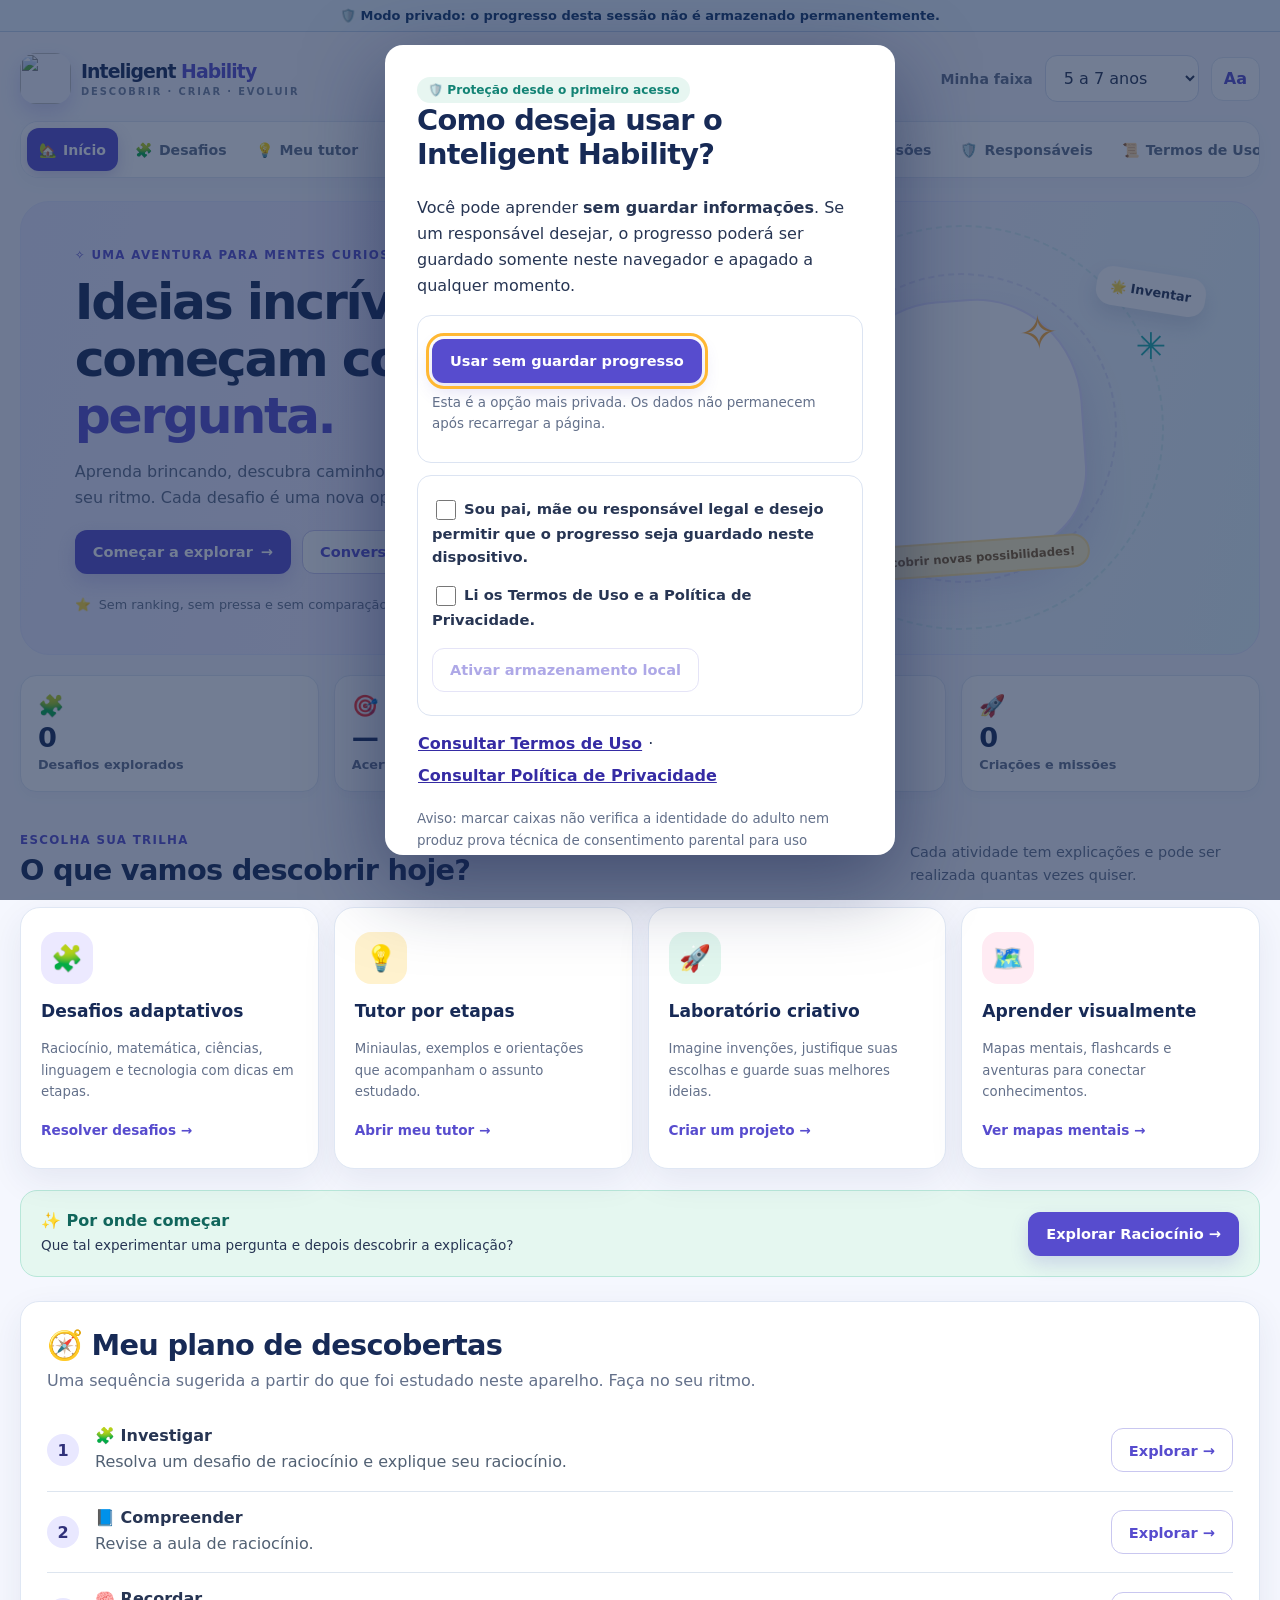
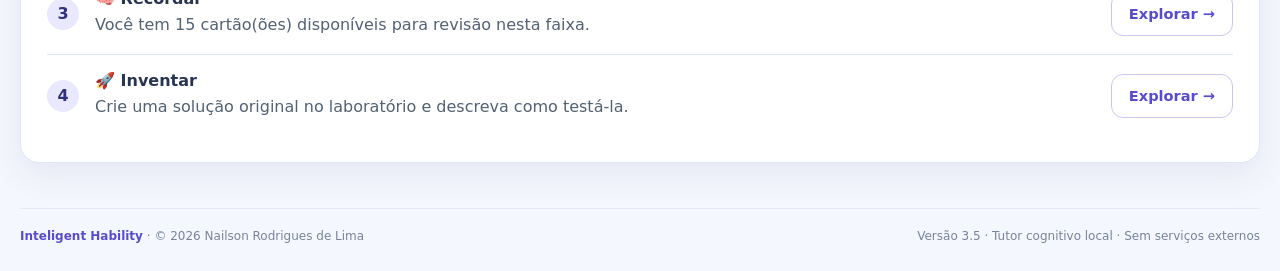
==== index.html @ 7117b097 "Add files via upload" ====
<!DOCTYPE html>

<html lang="pt-BR">
<head>
<meta charset="utf-8"/>
<meta content="width=device-width,initial-scale=1,viewport-fit=cover" name="viewport"/>
<meta content="default-src 'none'; script-src 'self'; style-src 'self'; img-src 'self' data:; font-src 'self'; connect-src 'none'; object-src 'none'; base-uri 'none'; form-action 'none'" http-equiv="Content-Security-Policy"/>
<meta content="#243a84" name="theme-color"/>
<meta content="Inteligent Hability: laboratório educacional offline de desafios adaptativos, mapas, tutor, missões e criação para 5 a 12 anos." name="description"/>
<title>Inteligent Hability | Descobrir • Criar • Evoluir</title>
<link href="favicon.svg" rel="icon" type="image/svg+xml"/>
<link href="styles.css" rel="stylesheet"/>
<script defer="" src="data.js"></script>
<script defer="" src="tutor_data.js"></script>
<script defer="" src="local_ai.js"></script>
<script defer="" src="knowledge_35.js"></script>
<script defer="" src="ai_35.js"></script>
<script defer="" src="app.js"></script>
</head>
<body>
<a class="skip-link" href="#conteudo">Pular para o conteúdo</a>
<div class="privacy-indicator" id="aviso-sessao" role="status">🛡️ Modo privado: progresso somente nesta sessão até que um responsável escolha o armazenamento.</div>
<div class="shell">
<header class="topbar">
<div aria-label="Inteligent Hability" class="brand">
<img alt="" height="50" src="assets/emblema-inteligent-hability.png" width="50"/>
<div><strong>Inteligent <em>Hability</em></strong><small>DESCOBRIR · CRIAR · EVOLUIR</small></div>
</div>
<div class="top-actions">
<label for="faixa">Minha faixa</label>
<select aria-label="Escolher faixa etária" id="faixa"><option value="5-7">5 a 7 anos</option><option value="8-10">8 a 10 anos</option><option value="11-12">11 a 12 anos</option></select>
<button aria-label="Alternar letras grandes" class="icon-button" id="botao-acessibilidade" title="Letras grandes" type="button">Aa</button>
</div>
</header>
<nav aria-label="Navegação principal" class="navigation">
<button aria-current="page" class="nav-item active" data-view="inicio" type="button"><span aria-hidden="true">🏡</span> Início</button>
<button class="nav-item" data-view="desafios" type="button"><span aria-hidden="true">🧩</span> Desafios</button>
<button class="nav-item" data-view="tutor" type="button"><span aria-hidden="true">💡</span> Meu tutor</button>
<button class="nav-item" data-view="mapas" type="button"><span aria-hidden="true">🗺️</span> Mapas mentais</button>
<button class="nav-item" data-view="flashcards" type="button"><span aria-hidden="true">🧠</span> Flashcards</button>
<button class="nav-item" data-view="laboratorio" type="button"><span aria-hidden="true">🚀</span> Laboratório</button>
<button class="nav-item" data-view="missoes" type="button"><span aria-hidden="true">🌎</span> Missões</button>
<button class="nav-item" data-view="responsaveis" type="button"><span aria-hidden="true">🛡️</span> Responsáveis</button>


<button class="nav-item" data-view="termos" type="button"><span aria-hidden="true">📜</span> Termos de Uso</button>
<button class="nav-item" data-view="privacidade" type="button"><span aria-hidden="true">🔐</span> Privacidade</button>
</nav>
<div class="storage-warning" hidden="" id="alerta-armazenamento" role="status">O navegador não permitiu guardar os dados. O aplicativo funciona nesta sessão, mas o progresso poderá ser perdido ao fechar.</div>
<main id="conteudo" tabindex="-1">
<section aria-labelledby="titulo-inicio" class="view" id="inicio">
<div class="hero">
<div class="hero-copy">
<span class="eyebrow">✧ UMA AVENTURA PARA MENTES CURIOSAS</span>
<h1 id="titulo-inicio">Ideias incríveis começam com uma <span>pergunta.</span></h1>
<p>Aprenda brincando, descubra caminhos diferentes e avance no seu ritmo. Cada desafio é uma nova oportunidade de pensar.</p>
<div class="actions"><button class="btn btn-main" data-go="desafios" type="button">Começar a explorar <span aria-hidden="true">→</span></button><button class="btn btn-outline" data-go="tutor" type="button">Conversar com o tutor</button></div>
<div class="hero-note"><span aria-hidden="true">⭐</span> Sem ranking, sem pressa e sem comparação com outras crianças.</div>
</div>
<div aria-hidden="true" class="hero-visual">
<div class="orbit orbit-one"></div><div class="orbit orbit-two"></div><div class="floating-icon f-a">✦</div><div class="floating-icon f-b">✳</div>
<div class="hero-mascot"><div class="mascot-sun">✧</div><img alt="" class="hero-logo" src="assets/emblema-inteligent-hability.png"/><div class="mascot-label">Descobrir novas possibilidades!</div></div>
<div class="float-tag tag-one">🧪 Explorar</div><div class="float-tag tag-two">🌟 Inventar</div>
</div>
</div>
<div aria-label="Meu progresso" class="stats-grid" id="resumo"></div>
<div class="section-title"><div><span class="eyebrow">ESCOLHA SUA TRILHA</span><h2>O que vamos descobrir hoje?</h2></div><p>Cada atividade tem explicações e pode ser realizada quantas vezes quiser.</p></div>
<div class="feature-grid">
<article class="feature-card purple"><div class="feature-icon">🧩</div><h3>Desafios adaptativos</h3><p>Raciocínio, matemática, ciências, linguagem e tecnologia com dicas em etapas.</p><button class="text-link" data-go="desafios" type="button">Resolver desafios →</button></article>
<article class="feature-card amber"><div class="feature-icon">💡</div><h3>Tutor por etapas</h3><p>Miniaulas, exemplos e orientações que acompanham o assunto estudado.</p><button class="text-link" data-go="tutor" type="button">Abrir meu tutor →</button></article>
<article class="feature-card teal"><div class="feature-icon">🚀</div><h3>Laboratório criativo</h3><p>Imagine invenções, justifique suas escolhas e guarde suas melhores ideias.</p><button class="text-link" data-go="laboratorio" type="button">Criar um projeto →</button></article>
<article class="feature-card pink"><div class="feature-icon">🗺️</div><h3>Aprender visualmente</h3><p>Mapas mentais, flashcards e aventuras para conectar conhecimentos.</p><button class="text-link" data-go="mapas" type="button">Ver mapas mentais →</button></article>
</div>
<div aria-live="polite" class="recommendation" id="sugestao-trilha"></div><section aria-labelledby="plano-titulo" class="panel daily-plan"><h2 id="plano-titulo">🧭 Meu plano de descobertas</h2><p class="muted">Uma sequência sugerida a partir do que foi estudado neste aparelho. Faça no seu ritmo.</p><div aria-live="polite" id="plano-diario"></div></section>
</section>
<section aria-labelledby="titulo-desafios" class="view" hidden="" id="desafios">
<div class="section-title inside"><div><span class="eyebrow">INVESTIGAR · RACIOCINAR · APRENDER</span><h1 id="titulo-desafios">Desafios inteligentes</h1></div><p>A dificuldade se ajusta dentro da faixa selecionada conforme suas tentativas.</p></div>
<div class="workspace"><div class="workspace-main"><div class="toolbar"><label for="quiz-area">Área de conhecimento</label><select id="quiz-area"><option value="auto">✨ Trilha inteligente</option><option value="logica">🧩 Raciocínio</option><option value="matematica">🔢 Matemática</option><option value="ciencias">🌱 Ciências</option><option value="linguagem">📚 Linguagem</option><option value="tecnologia">🤖 Tecnologia</option></select><button class="btn btn-quiet" id="quiz-outro" type="button">Trocar desafio ↻</button></div><div aria-live="polite" class="panel" id="quiz-conteudo"></div></div><aside class="side-panel"><div class="side-heading">✨ Orientador</div><div id="quiz-orientador"></div><button class="btn btn-outline full" data-go="tutor" type="button">Abrir aula do tutor</button></aside></div>
</section>
<section aria-labelledby="titulo-tutor" class="view" hidden="" id="tutor">
<div class="section-title inside"><div><span class="eyebrow">APRENDER COM CALMA</span><h1 id="titulo-tutor">Meu tutor de descobertas</h1></div><p>Tutor cognitivo local com memória de contexto da sessão, respostas fundamentadas, atividades geradas e revisão adaptativa.</p></div>
<div class="workspace"><div class="workspace-main"><div class="panel"><div class="toolbar"><label for="tutor-area">Quero aprender</label><select id="tutor-area"><option value="logica">Raciocínio</option><option value="matematica">Matemática</option><option value="ciencias">Ciências</option><option value="linguagem">Linguagem</option><option value="tecnologia">Tecnologia</option></select><button class="btn btn-quiet" id="tutor-ouvir" type="button">🔊 Ouvir aula</button></div><div class="tutor-disclosure" role="note"><strong>🤖 Tutor automatizado local.</strong> Combina biblioteca de conceitos, busca semântica lexical, cálculo verificável e adaptação pedagógica. Não é pessoa nem IA neural generativa. Não compartilhe informações pessoais.</div><div class="tutor-topic-tools"><label for="tutor-topico">Aprofundar um assunto</label><select class="wide-select" id="tutor-topico"></select></div><div id="tutor-aula"></div><div aria-live="polite" class="tutor-check" id="tutor-checagem"></div><div aria-label="Perguntas rápidas ao tutor" class="tutor-quick-actions"><button class="btn btn-quiet" data-tutor-intent="explicacao" type="button">📘 Explique</button><button class="btn btn-quiet" data-tutor-intent="exemplo" type="button">🧮 Outro exemplo</button><button class="btn btn-quiet" data-tutor-intent="pratica" type="button">🎯 Praticar</button><button class="btn btn-quiet" data-tutor-intent="erro" type="button">🔁 Revisar erros</button><button class="btn btn-quiet" data-tutor-intent="simplificar" type="button">🌼 Mais simples</button><button class="btn btn-quiet" data-tutor-intent="aprofundar" type="button">🔬 Aprofundar</button><button class="btn btn-quiet" data-tutor-intent="resumo" type="button">📋 Resumir</button></div><div class="divider"></div><label for="pergunta-tutor">Pergunte ao tutor</label><p class="muted small-text">Exemplos: “frações equivalentes”, “quanto é 15% de 200”, “simplifique 6/8”, “mais simples”, “por que errei?”. O tutor responde quando encontra conhecimento verificável; dúvidas ambíguas recebem orientação para especificar o tema.</p><div class="question-row"><input id="pergunta-tutor" maxlength="250" placeholder="O que você quer entender melhor?" type="text"/><button class="btn btn-main" id="tutor-perguntar" type="button">Perguntar</button></div><div aria-live="polite" class="feedback" id="tutor-resposta" role="status"></div><section class="ai35-panel" aria-labelledby="ai35-titulo">
<h3 id="ai35-titulo">🧠 Oficina cognitiva v3.5</h3><p class="muted small-text">Aulas contextualizadas e prática orientada, sem baixar modelos ou enviar perguntas para a internet.</p>
<div class="ai35-toolbar"><button type="button" class="btn btn-quiet" id="ai35-guiar">🧭 Me guie sem revelar</button><button type="button" class="btn btn-quiet" id="ai35-dica">🔍 Uma pista</button><button type="button" class="btn btn-main" id="ai35-criar">🎲 Gerar prática</button><button type="button" class="btn btn-outline" id="ai35-plano">📊 Meu próximo passo</button></div>
<div id="ai35-plano-resposta" role="status" aria-live="polite"></div>
<div id="ai35-pratica" class="ai35-practice" aria-live="polite"></div>
<div id="ai35-feedback" role="status" aria-live="polite"></div>
</section><p class="muted small-text">O tutor não envia suas perguntas a um servidor nem as grava no histórico. Confirme conteúdos importantes com professor ou responsável.</p></div></div><aside class="side-panel"><div class="side-heading">📘 Como usar</div><p>Escolha um tema, leia a aula, veja o exemplo e faça sua pergunta. O tutor ajuda a organizar o raciocínio.</p><p class="muted small-text">O orientador interpreta algumas palavras e assuntos, mas não compreende todas as perguntas. Evite informar dados pessoais ou pedir ajuda para situações de emergência.</p><div class="safe-reminder">🌿 Faça pausas. Seu aprendizado não depende de tempo de tela, sequência de dias ou pontuação.</div><button class="btn btn-outline full" data-go="desafios" type="button">Praticar o que aprendi</button></aside></div>
</section>
<section aria-labelledby="titulo-mapas" class="view" hidden="" id="mapas">
<div class="section-title inside"><div><span class="eyebrow">CONECTAR IDEIAS</span><h1 id="titulo-mapas">Mapas mentais interativos</h1></div><p>Explore os conceitos por partes: princípio, exemplo, investigação e desafio.</p></div><div class="panel"><div class="toolbar"><label for="mapa-area">Escolha o mapa</label><select id="mapa-area"><option value="logica">🧩 Raciocínio</option><option value="matematica">🔢 Matemática</option><option value="ciencias">🌱 Ciências</option><option value="linguagem">📚 Linguagem</option><option value="tecnologia">🤖 Tecnologia</option></select></div><div id="mapa-conteudo"></div></div>
</section>
<section aria-labelledby="titulo-flashcards" class="view" hidden="" id="flashcards"><div class="section-title inside"><div><span class="eyebrow">MEMORIZAR COM SIGNIFICADO</span><h1 id="titulo-flashcards">Flashcards de revisão</h1></div><p>Revele a resposta e indique como foi sua lembrança para organizar a próxima revisão.</p></div><div class="panel flash-workspace"><div class="toolbar"><label for="flash-area">Assunto</label><select id="flash-area"><option value="auto">Todos os assuntos</option><option value="logica">Raciocínio</option><option value="matematica">Matemática</option><option value="ciencias">Ciências</option><option value="linguagem">Linguagem</option><option value="tecnologia">Tecnologia</option></select></div><div aria-live="polite" id="flash-conteudo"></div></div></section>
<section aria-labelledby="titulo-laboratorio" class="view" hidden="" id="laboratorio"><div class="section-title inside"><div><span class="eyebrow">CRIE ALGO QUE AINDA NÃO EXISTE</span><h1 id="titulo-laboratorio">Laboratório de ideias</h1></div><p>Não existe uma única resposta criativa. Experimente, explique e melhore seu projeto.</p></div><div class="workspace"><div class="workspace-main"><div class="panel"><label for="lab-projeto">Minha missão criativa</label><select class="wide-select" id="lab-projeto"></select><div class="idea-instructions" id="lab-enunciado"></div><label for="lab-texto">Descreva sua ideia</label><textarea id="lab-texto" maxlength="1500" minlength="40" placeholder="Qual problema você quer resolver? Como sua ideia funciona? Como poderia testá-la?" rows="8"></textarea><div class="counter" id="lab-contagem">0 de 1500 caracteres</div><div class="actions"><button class="btn btn-main" id="lab-salvar" type="button">Guardar meu projeto</button><button class="btn btn-outline" id="lab-limpar" type="button">Limpar texto</button></div><div aria-live="polite" class="feedback" id="lab-feedback"></div></div></div><aside class="side-panel"><div class="side-heading">📒 Meu caderno</div><p class="muted small-text">Guardado somente no seu navegador. Evite dados pessoais em suas ideias.</p><div id="lab-lista"></div></aside></div></section>
<section aria-labelledby="titulo-missoes" class="view" hidden="" id="missoes"><div class="section-title inside"><div><span class="eyebrow">ESCOLHAS E CONSEQUÊNCIAS</span><h1 id="titulo-missoes">Missões de descoberta</h1></div><p>Analise possibilidades, tome decisões e veja o que acontece. Depois, explique o que aprendeu.</p></div><div class="workspace"><div class="workspace-main"><div class="panel"><div class="toolbar"><label for="missao-escolha">Selecionar missão</label><select id="missao-escolha"></select></div><div aria-live="polite" id="missao-conteudo"></div></div></div><aside class="side-panel"><div class="side-heading">🎒 Diário de explorações</div><div id="missao-historico"></div></aside></div></section>
<section aria-labelledby="titulo-responsaveis" class="view" hidden="" id="responsaveis"><div class="section-title inside"><div><span class="eyebrow">PRIVACIDADE E ACOMPANHAMENTO</span><h1 id="titulo-responsaveis">Espaço dos responsáveis</h1></div><p>Conheça o progresso pedagógico e cuide das informações deste dispositivo.</p></div><div class="panel"><h2 class="panel-title">Panorama de aprendizagem</h2><p class="muted">Os indicadores refletem apenas as atividades realizadas neste navegador; não são avaliação de capacidade, diagnóstico ou classificação de altas habilidades.</p><div class="stats-grid" id="relatorio-metricas"></div><div class="report-bars" id="relatorio-areas"></div><h3>Preferências de acessibilidade</h3><div class="settings-row"><label><input id="alto-contraste" type="checkbox"/> Alto contraste</label><label><input id="reduzir-animacao" type="checkbox"/> Reduzir movimentos</label><label><input id="letras-grandes" type="checkbox"/> Letras maiores</label></div><h3>Privacidade e guarda de informações</h3><p class="privacy-mode-status" id="estado-privacidade" role="status"></p><button class="btn btn-outline" id="rever-privacidade" type="button">Rever escolhas de privacidade</button><button class="btn btn-outline" id="desativar-registro" type="button">Desativar e apagar armazenamento local</button><p class="muted small-text">A área dos responsáveis é informativa: não verifica identidade, idade nem possui bloqueio parental. A autorização informada localmente não substitui uma validação jurídica de consentimento em implantação comercial.</p><h3>Backup e dados locais</h3><p>O armazenamento é local. Não são solicitados cadastro, nome, e-mail, câmera, microfone nem localização. Dados poderão desaparecer se você limpar o navegador.</p><div class="actions"><button class="btn btn-main" id="exportar" type="button">Exportar backup JSON</button><label class="btn btn-outline file-label" for="importar">Importar backup JSON</label><input accept=".json,application/json" class="visually-hidden" id="importar" type="file"/><button class="btn btn-danger" id="reiniciar" type="button">Apagar dados locais</button></div><div aria-live="polite" class="feedback" id="admin-feedback" role="status"></div><div class="divider"></div><h3>Funcionamento e limites do tutor</h3><p>O sistema usa conteúdo autoral previamente escrito e regras adaptativas transparentes: identifica áreas menos praticadas, revisita erros e ajusta o nível dos desafios dentro da faixa. Não utiliza IA neural/generativa, não consulta a internet e não faz diagnóstico de superdotação.</p><h3>Privacidade e cuidados</h3><p>Os projetos escritos, respostas, escolhas e preferências ficam no armazenamento local do navegador, sem envio para servidores pelo aplicativo. Um backup exportado passa a ser responsabilidade de quem o armazenar. Oriente a criança a não escrever endereço, telefone, nome completo, documentos ou informações sensíveis.</p><p>Leia <button class="legal-link" data-go="termos" type="button">os Termos de Uso</button> e <button class="legal-link" data-go="privacidade" type="button">a Política de Privacidade</button>, disponíveis sem acesso à internet.</p><h3>Condições de uso</h3><p>Ferramenta educacional experimental para uso acompanhado. Não substitui professor, acompanhamento pedagógico especializado ou avaliação profissional. O material deve passar por revisão pedagógica, testes de acessibilidade e análise jurídica antes de comercialização. Sem coleta remota ou publicidade nesta versão.</p><p class="copyright">© 2026 Nailson Rodrigues de Lima. Todos os direitos reservados. Identidade: Inteligent Hability.</p></div></section>


<section aria-labelledby="titulo-termos" class="view" hidden="" id="termos"><div class="section-title inside"><div><span class="eyebrow">DOCUMENTO DISPONÍVEL OFFLINE</span><h1 id="titulo-termos">Termos de Uso</h1></div><p>Versão 1.0 — 13 de outubro de 2026</p></div>
<div class="panel legal-document"><p><strong>Inteligent Hability</strong> é uma ferramenta educativa de apoio à aprendizagem para crianças de 5 a 12 anos, desenvolvida com conteúdo offline, atividades, tutor automatizado e mecanismos de revisão.</p>
<h2>1. Quem deve utilizar</h2><p>A utilização por crianças deve ser acompanhada por responsável legal, especialmente para leitura, atividades e decisões sobre armazenamento. A escolha de faixa etária serve para adequar conteúdos; não é método de aferição de idade.</p>
<h2>2. Finalidade e limites</h2><p>As atividades têm finalidade educativa, lúdica e informativa. Não substituem escola, professor, avaliação clínica, atendimento psicológico ou diagnóstico de altas habilidades. O tutor é automatizado, com conteúdo local programado, e pode não compreender perguntas livres ou oferecer respostas incompletas.</p>
<h2>3. Segurança e comportamento</h2><p>O usuário não deve fornecer endereço, contato, nome completo, documentos, senhas, imagens identificáveis nem dados sensíveis em textos livres. As atividades propostas devem ser realizadas de forma segura, com supervisão quando envolverem materiais ou experiências.</p>
<h2>4. Conteúdo, autoria e licença</h2><p>© 2026 Nailson Rodrigues de Lima. Todos os direitos reservados, ressalvados componentes que tenham licenças próprias devidamente documentadas. O uso não transfere titularidade do código, textos ou identidade visual. Termos comerciais e condições de licença devem ser fornecidos separadamente na contratação, respeitados os direitos previstos na legislação aplicável.</p>
<h2>5. Funcionamento e disponibilidade</h2><p>A edição entregue funciona com arquivos locais; algumas funções, como síntese de voz, dependem das capacidades do navegador e de vozes instaladas no dispositivo. Não há garantia de operação ininterrupta em todos os navegadores. Atualizações devem ser distribuídas e instaladas pelo responsável pela implantação.</p>
<h2>6. Responsabilidade e direitos do consumidor</h2><p>O programa deve ser utilizado de acordo com sua finalidade pedagógica. Esta cláusula não exclui direitos legais do consumidor nem responsabilidade obrigatória prevista em lei. Falhas e conteúdos identificados como inadequados devem ser comunicados ao operador por canal oficial a ser informado antes da distribuição comercial.</p>
<h2>7. Privacidade e armazenamento</h2><p>O progresso pode permanecer apenas nesta sessão ou ser salvo localmente por opção apresentada ao responsável. Consulte a Política de Privacidade para finalidades, dados, exportação e exclusão. O aplicativo não verifica a identidade de quem marca uma declaração de responsável.</p>
<h2>8. Comercialização e atendimento</h2><p><strong>Pendente antes de publicação comercial:</strong> identificação do fornecedor/controlador, endereço ou dados exigidos pela oferta, contato de suporte e privacidade, preço, condições de contratação, cancelamento e eventuais direitos de arrependimento aplicáveis. A implantação também deverá informar a classificação indicativa quando atribuída/exigível.</p>
<h2>9. Legislação aplicável</h2><p>Aplicam-se, conforme o caso, o Estatuto da Criança e do Adolescente, a LGPD, o ECA Digital, o Código de Defesa do Consumidor e demais normas brasileiras pertinentes. Qualquer conflito será resolvido nos termos da legislação, sem afastar foro legalmente assegurado ao consumidor.</p><p class="legal-note">Modelo operacional para versão offline. Requer revisão jurídica e identificação do fornecedor antes da oferta comercial.</p></div></section>
<section aria-labelledby="titulo-privacidade" class="view" hidden="" id="privacidade"><div class="section-title inside"><div><span class="eyebrow">TRANSPARÊNCIA E MELHOR INTERESSE</span><h1 id="titulo-privacidade">Política de Privacidade</h1></div><p>Versão 1.0 — 13 de outubro de 2026</p></div>
<div class="panel legal-document"><p><strong>Versão local/offline.</strong> Esta política descreve o funcionamento dos arquivos disponibilizados neste pacote. A publicação em um domínio, loja ou servidor pode implicar tratamento adicional de dados técnicos pelo provedor de hospedagem, que exigirá atualização desta política.</p>
<h2>1. O que o aplicativo faz</h2><p>Disponibiliza atividades por faixa etária, tutor pedagógico automatizado, questões, flashcards, missões e projetos. As perguntas livres ao tutor são processadas durante o uso e não são adicionadas ao histórico pelo aplicativo. A memória de contexto do tutor fica apenas na memória da sessão e não é incluída no backup.</p>
<h2>2. Quais dados são utilizados</h2><p>Faixa etária selecionada (intervalo, não data de nascimento), respostas e tentativas dos desafios, contadores agregados de prática do tutor por área, revisões, escolhas nas missões, textos voluntários de projetos criativos, preferências de acessibilidade e opção de armazenamento. Não solicitamos nome, e-mail, CPF, fotografia, localização nem dados biométricos. Evite incluir dados pessoais nos campos livres.</p>
<h2>3. Onde e por quanto tempo ficam</h2><p>Por padrão, os dados de estudo ficam somente na sessão aberta e são perdidos ao recarregar/fechar a página. Se um responsável optar por gravar, serão salvos neste navegador por armazenamento local (localStorage) até a exclusão voluntária ou limpeza do navegador. O aplicativo não transmite esses registros a servidores nem usa ferramentas próprias de publicidade ou métricas remotas. O arquivo JSON exportado passa a ser controlado por quem o salva.</p>
<h2>4. Finalidades e fundamento de tratamento</h2><p>As informações são utilizadas para adaptar os exercícios, exibir o progresso e permitir revisões. Os dados agregados de prática do tutor contêm somente tentativas e acertos por área/faixa, sem texto das perguntas. Quando houver dados pessoais, a base legal e o melhor interesse da criança devem ser avaliados pelo controlador efetivo, observando o art. 14 da LGPD e o entendimento da ANPD. A opção local apresentada no produto não constitui, isoladamente, prova suficiente de consentimento parental verificável.</p>
<h2>5. Controle pelo usuário e responsáveis</h2><p>É possível estudar sem salvar, ativar ou desativar o registro local, exportar os dados em JSON, importar backup e apagar os registros deste navegador. Limpar os dados não apaga cópias de backup já exportadas. Não há monitoramento secreto nem perfilamento publicitário no código fornecido.</p>
<h2>6. Compartilhamento e terceiros</h2><p>Nesta versão, a aplicação não envia dados para serviços externos. O navegador, sistema operacional, extensões instaladas ou infraestrutura usada para distribuir os arquivos podem ter tratamentos próprios, independentes deste código. Não há integração com redes sociais, chat entre usuários ou anúncios.</p>
<h2>7. Segurança e riscos</h2><p>O software evita solicitações excessivas e usa execução local, mas arquivos e armazenamento do aparelho podem ser acessados por outras pessoas que utilizem o mesmo perfil de navegador. Não há criptografia própria do progresso, autenticação parental forte nem sincronização entre aparelhos. Dispositivos compartilhados merecem cuidado especial.</p>
<h2>8. Crianças e adolescentes</h2><p>O projeto prioriza linguagem adequada à idade, ausência de publicidade personalizada, limites do tutor automatizado e opção de não retenção. Os responsáveis devem acompanhar o uso. A escolha de faixa e a declaração local não comprovam maioridade ou vínculo parental.</p>
<h2>9. Titular dos direitos e contato</h2><p>O autor do software é Nailson Rodrigues de Lima. <strong>Antes de comercialização/publicação, o operador deverá identificar o controlador de dados, fornecer canal de atendimento e de exercício de direitos, política para registros de hospedagem e, quando aplicável, encarregado e responsáveis contratados.</strong> Não há canal de solicitação remota dentro deste pacote offline.</p>
<h2>10. Atualizações</h2><p>Alterações materiais em arquitetura, hospedagem, pagamentos, contas, analytics, tutor generativo ou compartilhamento exigem revisão desta política, da avaliação de riscos e das informações apresentadas aos responsáveis.</p><p class="legal-note">Documento informativo relativo ao pacote offline; não equivale à certificação legal ou auditoria independente.</p></div></section>
</main>
<footer><span><strong>Inteligent Hability</strong> · © 2026 Nailson Rodrigues de Lima</span><span>Versão 3.5 · Tutor cognitivo local · Sem serviços externos</span></footer>
</div>
<dialog aria-labelledby="privacidade-modal-titulo" class="privacy-dialog" id="privacidade-inicial"><div class="dialog-content"><span class="lesson-badge">🛡️ Proteção desde o primeiro acesso</span><h2 id="privacidade-modal-titulo">Como deseja usar o Inteligent Hability?</h2><p>Você pode aprender <strong>sem guardar informações</strong>. Se um responsável desejar, o progresso poderá ser guardado somente neste navegador e apagado a qualquer momento.</p><div class="privacy-choice"><button class="btn btn-main" id="modo-temporario" type="button">Usar sem guardar progresso</button><p class="muted small-text">Esta é a opção mais privada. Os dados não permanecem após recarregar a página.</p></div><div class="privacy-choice"><label><input id="responsavel-declara" type="checkbox"/> Sou pai, mãe ou responsável legal e desejo permitir que o progresso seja guardado <strong>neste dispositivo</strong>.</label><label><input id="politicas-declara" type="checkbox"/> Li os Termos de Uso e a Política de Privacidade.</label><button class="btn btn-outline" disabled="" id="modo-salvar" type="button">Ativar armazenamento local</button></div><p><button class="legal-link" id="modal-termos" type="button">Consultar Termos de Uso</button> · <button class="legal-link" id="modal-politica" type="button">Consultar Política de Privacidade</button></p><p class="muted small-text">Aviso: marcar caixas não verifica a identidade do adulto nem produz prova técnica de consentimento parental para uso comercial.</p></div></dialog>
<dialog aria-labelledby="leitura-legal-titulo" id="leitura-legal"><div class="dialog-content"><h2 id="leitura-legal-titulo">Informações legais</h2><div class="legal-preview" id="leitura-legal-corpo"></div><button class="btn btn-main" id="fechar-leitura-legal" type="button">Voltar</button></div></dialog>
<dialog aria-labelledby="pausa-titulo" id="lembrete-pausa"><div class="dialog-content"><h2 id="pausa-titulo">🌿 Que tal fazer uma pausa?</h2><p>Você já explorou vários desafios nesta sessão. Alongue-se, descanse os olhos e retorne quando quiser. Não existe obrigação de continuar.</p><button class="btn btn-main" id="fechar-pausa" type="button">Entendi</button></div></dialog>
<dialog aria-labelledby="exclusao-titulo" id="confirmar-exclusao"><div class="dialog-content"><h2 id="exclusao-titulo">Apagar todo o progresso?</h2><p>Esta ação remove respostas, revisões, missões e projetos deste navegador. Exporte um backup antes, se desejar.</p><div class="actions"><button class="btn btn-outline" id="cancelar-exclusao" type="button">Cancelar</button><button class="btn btn-danger" id="confirmar-exclusao-botao" type="button">Apagar dados</button></div></div></dialog>
</body>
</html>
---- styles.css ----
:root{color-scheme:light;--navy:#172a56;--ink:#273553;--muted:#63708a;--line:#dfe7f4;--paper:#fff;--bg:#f5f7fe;--violet:#574cce;--teal:#128a83;--gold:#ffb53e;--pink:#e75189;--ring:#ffb833;--shadow:0 12px 34px rgba(34,48,104,.08);font-family:system-ui,-apple-system,Segoe UI,Roboto,Arial,sans-serif;font-size:16px}*{box-sizing:border-box}html{scroll-behavior:smooth}body{margin:0;color:var(--ink);background:var(--bg)}button,select,input,textarea{font:inherit}button{cursor:pointer}button:disabled{opacity:.65;cursor:not-allowed}a,button,input,select,textarea,summary{outline-offset:3px}:focus-visible{outline:3px solid var(--ring)!important}h1,h2,h3,p{margin-top:0}p{line-height:1.62}h1{font-size:clamp(2rem,4.5vw,3.15rem);line-height:1.13;letter-spacing:-.045em;color:var(--navy)}h2{font-size:clamp(1.35rem,3vw,1.8rem);letter-spacing:-.025em;color:var(--navy)}h3{font-size:1.07rem;color:var(--navy)}.shell{width:min(1240px,calc(100% - 40px));margin:0 auto}.skip-link{position:absolute;left:12px;top:-100px;padding:12px;background:#fff;z-index:20}.skip-link:focus{top:12px}.topbar{display:flex;align-items:center;justify-content:space-between;gap:18px;padding:21px 0 17px}.brand{display:flex;align-items:center;gap:12px;color:var(--navy)}.brand img{width:51px;height:51px;border-radius:16px;box-shadow:0 9px 20px #544bcb33}.brand strong{font-size:1.42rem;letter-spacing:-.05em}.brand em{color:var(--violet);font-style:normal}.brand small{display:block;font-size:.62rem;font-weight:800;letter-spacing:.19em;color:#76839e;margin-top:4px}.top-actions{display:flex;align-items:center;gap:12px}.top-actions label{color:var(--muted);font-size:.88rem;font-weight:650}select,input[type=text],textarea{color:var(--ink);background:#fff;border:1.6px solid #d5def0;border-radius:12px;padding:12px 14px;max-width:100%;min-height:44px}select{cursor:pointer}textarea{width:100%;display:block;resize:vertical;min-height:150px;margin:8px 0 3px}label{font-weight:700;font-size:.92rem}.icon-button{background:#fff;border:1px solid var(--line);border-radius:12px;min-height:44px;padding:8px 12px;font-weight:900;color:var(--violet)}.navigation{display:flex;gap:5px;padding:6px;background:#fff;border:1px solid var(--line);border-radius:18px;box-shadow:0 5px 18px #2737650a;overflow-x:auto;scrollbar-width:thin}.nav-item{display:flex;align-items:center;gap:6px;flex:1 0 auto;justify-content:center;min-height:43px;padding:8px 12px;background:transparent;border:0;border-radius:12px;color:#607089;font-size:.88rem;font-weight:750;white-space:nowrap}.nav-item:hover{background:#f1f1ff}.nav-item.active{color:#fff;background:var(--violet);box-shadow:0 6px 16px #5045bc3b}.view{padding:23px 0 45px}.view[hidden],[hidden]{display:none!important}.hero{display:grid;grid-template-columns:1.13fr .87fr;min-height:390px;background:linear-gradient(105deg,#e9eaff 1%,#f6f1ff 53%,#e7f8fc);border-radius:29px;padding:42px clamp(24px,4.2vw,58px);gap:10px;overflow:hidden;position:relative;border:1px solid #e3e6ff}.hero-copy{z-index:2;align-self:center}.eyebrow{font-size:.74rem;font-weight:850;letter-spacing:.11em;color:var(--violet);display:inline-block;margin-bottom:12px}.hero h1{max-width:590px;margin-bottom:14px}.hero h1 span{color:var(--violet)}.hero-copy>p{font-size:1rem;max-width:540px;color:#5c6a86}.actions{display:flex;flex-wrap:wrap;align-items:center;gap:11px;margin-top:19px}.btn{border:1px solid transparent;border-radius:12px;min-height:44px;padding:11px 17px;font-weight:790;font-size:.91rem;display:inline-flex;gap:8px;align-items:center;justify-content:center;text-decoration:none}.btn-main{background:var(--violet);color:#fff;box-shadow:0 8px 18px #5549c22e}.btn-main:hover{background:#4035af}.btn-outline{color:var(--violet);background:white;border-color:#c9c7f0}.btn-outline:hover{background:#f5f2ff}.btn-quiet{background:#f4f5ff;color:#4b43b9;border-color:#e0ddff}.btn-danger{background:#ad2745;color:white}.btn-danger:hover{background:#8c1632}.full{width:100%;margin-top:10px}.hero-note{display:flex;gap:8px;align-items:center;margin-top:23px;color:#66738d;font-size:.8rem}.hero-visual{position:relative;display:flex;align-items:center;justify-content:center;min-height:290px}.orbit{position:absolute;border-radius:50%;border:2px dashed #8076d92b;width:310px;height:310px;transform:rotate(-20deg)}.orbit-two{width:405px;height:405px;border-color:#59c4b12c;transform:rotate(24deg)}.hero-mascot{background:#fff;border:2px solid #e1dfff;border-radius:43% 43% 32% 32%;width:245px;height:255px;box-shadow:0 26px 45px #433aa72b;display:flex;flex-direction:column;align-items:center;justify-content:center;position:relative;z-index:1;transform:rotate(-4deg)}.mascot-sun{position:absolute;right:17px;top:8px;color:#ffad32;font-size:3rem}.mascot-brain{font-size:5rem;filter:drop-shadow(0 8px 9px #7563ab30)}.mascot-book{font-size:4.2rem;margin-top:-8px}.mascot-label{position:absolute;bottom:-22px;background:#fff1bd;border:2px solid #ffe293;border-radius:30px;padding:8px 13px;font-size:.73rem;font-weight:900;color:#7f5a23;white-space:nowrap}.floating-icon{position:absolute;font-size:2.3rem;color:#f8b12d}.f-a{top:5px;left:20%}.f-b{right:8%;top:22%;color:#1caeaa}.float-tag{position:absolute;z-index:2;white-space:nowrap;background:white;box-shadow:0 10px 20px #27376521;padding:12px 14px;border-radius:16px;font-size:.8rem;font-weight:850}.tag-one{left:0;bottom:40px;transform:rotate(-10deg)}.tag-two{right:0;top:28px;transform:rotate(9deg)}.stats-grid{display:grid;grid-template-columns:repeat(4,minmax(0,1fr));gap:15px;margin-top:20px}.stat{background:#fff;border-radius:16px;border:1px solid var(--line);padding:18px 17px;box-shadow:0 5px 12px #242f5b08}.stat .stat-icon{font-size:1.3rem}.stat strong{display:block;font-size:1.65rem;color:var(--navy);letter-spacing:-.04em;margin-top:5px}.stat span:last-child{font-size:.78rem;color:var(--muted);font-weight:650}.section-title{display:flex;align-items:flex-end;justify-content:space-between;gap:15px;margin:37px 0 20px}.section-title .eyebrow{margin-bottom:6px}.section-title h2,.section-title h1{margin:0}.section-title h1{font-size:clamp(1.8rem,3.5vw,2.35rem)}.section-title>p{color:var(--muted);font-size:.9rem;max-width:350px;margin:0}.section-title.inside{margin:9px 0 20px}.feature-grid{display:grid;grid-template-columns:repeat(4,minmax(0,1fr));gap:15px}.feature-card{min-width:0;border-radius:20px;padding:24px 20px;background:#fff;border:1px solid var(--line);box-shadow:var(--shadow);min-height:228px;display:flex;flex-direction:column}.feature-icon{width:52px;height:52px;font-size:1.6rem;display:grid;place-items:center;border-radius:16px;margin-bottom:17px}.purple .feature-icon{background:#ece9ff}.amber .feature-icon{background:#fff2ce}.teal .feature-icon{background:#e1f6ee}.pink .feature-icon{background:#ffebf3}.feature-card p{font-size:.83rem;color:var(--muted);flex:1}.text-link{border:0;background:none;text-align:left;padding:6px 0;color:var(--violet);font-size:.85rem;font-weight:850}.text-link:hover{text-decoration:underline}.recommendation{background:#e5f7f0;border:1px solid #b8e7d9;padding:20px;border-radius:17px;margin-top:21px;display:flex;align-items:center;justify-content:space-between;gap:18px}.recommendation p{margin:4px 0 0;font-size:.85rem}.recommendation strong{color:#11665c}.workspace{display:grid;grid-template-columns:minmax(0,1fr) 275px;gap:18px;align-items:start}.workspace-main{min-width:0}.panel,.side-panel{background:#fff;border:1px solid var(--line);box-shadow:var(--shadow);border-radius:19px;padding:26px}.side-panel{background:linear-gradient(165deg,#f5f2ff,#fff);position:sticky;top:12px}.side-panel p{font-size:.88rem;color:#55617e}.side-heading{font-weight:900;color:var(--violet);font-size:1.12rem;margin-bottom:15px}.toolbar{display:flex;flex-wrap:wrap;align-items:center;gap:10px;margin-bottom:17px}.toolbar label{white-space:nowrap}.toolbar select{flex:1;min-width:145px}.question-chip,.pill{display:inline-flex;align-items:center;font-size:.77rem;font-weight:790;border-radius:50px;background:#ecebff;color:#5044c1;padding:6px 11px}.question-heading{font-size:1.5rem;line-height:1.4;margin:17px 0;color:var(--navy)}.choices{display:grid;gap:10px;margin:18px 0}.choice{width:100%;display:flex;align-items:center;gap:12px;border:1.7px solid #dce4f4;border-radius:13px;background:#fbfcff;padding:14px 16px;text-align:left;color:var(--ink);font-weight:680}.choice:hover:not(:disabled){border-color:#8379e1;background:#f4f2ff}.choice.selected{background:#eeebff;border-color:#6051dc}.choice.correct{background:#e4f7ec;border-color:#2a9665}.choice.incorrect{background:#fff0f0;border-color:#d05562}.choice .letter{border-radius:50%;width:31px;height:31px;flex:0 0 31px;display:grid;place-items:center;background:#e9edf6;font-size:.8rem;color:#54617d}.feedback{margin-top:15px;line-height:1.6}.feedback:empty{display:none}.feedback-box{background:#f2f5ff;border-left:4px solid var(--violet);border-radius:10px;padding:14px;margin:12px 0}.feedback-box.good{background:#e8f7ee;border-color:#20825e}.feedback-box.warn{background:#fff4e0;border-color:#d59630}.feedback-box p{margin:6px 0}.feedback-box strong{color:#1c3356}.quiz-actions{display:flex;gap:10px;flex-wrap:wrap;margin-top:20px}.progress-track{height:10px;background:#ebeff9;border-radius:40px;overflow:hidden}.progress-fill{height:100%;background:linear-gradient(90deg,#6456d8,#3bc2a2);border-radius:40px;transition:width .25s}.muted{color:var(--muted)}.small-text{font-size:.84rem}.divider{height:1px;background:var(--line);margin:26px 0}.lesson-badge{display:inline-block;background:#e7f6f1;color:#138375;border-radius:40px;padding:6px 11px;font-weight:850;font-size:.76rem}.lesson-steps{display:grid;gap:11px;counter-reset:steps;margin:17px 0;padding:0;list-style:none}.lesson-steps li{background:#f7f8fe;border-radius:13px;padding:12px 15px 12px 48px;position:relative;line-height:1.5}.lesson-steps li:before{counter-increment:steps;content:counter(steps);display:grid;place-items:center;position:absolute;left:13px;top:12px;width:25px;height:25px;background:var(--violet);color:white;border-radius:50%;font-weight:900;font-size:.8rem}.question-row{display:flex;gap:8px;margin-top:10px}.question-row input{flex:1;min-width:0}.map-center{max-width:430px;margin:28px auto 23px;text-align:center;color:#fff;font-weight:900;background:linear-gradient(130deg,#6252d9,#119e97);border-radius:22px;padding:25px 18px;box-shadow:0 12px 30px #4635b326;font-size:1.2rem}.map-grid{display:grid;grid-template-columns:repeat(2,minmax(0,1fr));gap:14px}.map-branch{border:2px solid #e2e6f6;background:#fbfcff;border-radius:17px;padding:4px 16px}.map-branch summary{padding:14px 0;font-weight:900;cursor:pointer;color:var(--navy);list-style:none}.map-branch summary:before{content:'＋';margin-right:8px;color:var(--violet)}.map-branch[open] summary:before{content:'−'}.map-branch p{font-size:.9rem;color:var(--muted)}.map-branch:nth-child(2){border-color:#c9e9d8}.map-branch:nth-child(3){border-color:#ffe2a3}.map-branch:nth-child(4){border-color:#f9cede}.map-branch:not([open]){background:#fff}.flash-workspace{max-width:820px;margin:auto}.flashcard{display:flex;align-items:center;justify-content:center;min-height:280px;padding:30px 15px;margin:23px 0;border-radius:22px;background:linear-gradient(145deg,#5b4acb,#352b96);color:#fff;text-align:center}.flashcard strong{font-size:clamp(1.3rem,3vw,1.9rem);line-height:1.5;display:block}.flashcard.answer{background:linear-gradient(145deg,#178f84,#156b7c)}.flash-meta{text-align:center;color:var(--muted);font-size:.86rem}.flash-buttons{display:flex;flex-wrap:wrap;justify-content:center;gap:10px;margin-top:12px}.idea-instructions{background:#f1f6ff;border-radius:13px;padding:17px;margin:14px 0 18px;font-size:.94rem}.idea-instructions h3{margin-bottom:6px}.idea-instructions p{margin-bottom:5px}.counter{text-align:right;font-size:.78rem;color:var(--muted);margin-top:5px}.idea-entry{background:white;border:1px solid var(--line);border-radius:13px;padding:12px;margin-bottom:9px;overflow-wrap:anywhere}.idea-entry strong{font-size:.86rem;color:var(--navy)}.idea-entry p{font-size:.82rem;white-space:pre-wrap;margin:5px 0;color:#59647a}.idea-entry button{border:0;background:none;color:#a92b50;font-weight:700;min-height:36px}.wide-select{width:100%;margin:9px 0}.mission-scene{background:#f7f9ff;padding:21px;border-radius:15px;margin-top:16px}.mission-scene .scenario{font-size:1.1rem;color:var(--navy);font-weight:750}.mission-option{margin-top:10px}.mission-choice-feedback{border:1px solid #addccf;background:#eafaf5;padding:14px;border-radius:12px;margin-top:15px}.report-bars{display:grid;gap:12px;margin:18px 0 28px}.report-line{display:grid;grid-template-columns:135px 1fr 82px;gap:12px;align-items:center;font-size:.86rem}.report-line .progress-track{height:12px}.report-line strong{text-align:right}.settings-row{display:flex;gap:23px;flex-wrap:wrap;margin:18px 0}.settings-row label{display:flex;align-items:center;gap:8px;cursor:pointer}.settings-row input{width:18px;height:18px;accent-color:var(--violet)}.panel h3{margin-top:25px}.panel-title{margin-bottom:8px}.copyright{border-top:1px solid var(--line);padding-top:19px;font-size:.88rem;color:var(--muted)}.storage-warning{margin:10px 0;padding:12px;border:1px solid #e1b55f;border-radius:12px;background:#fff3d8}.visually-hidden{position:absolute;width:1px;height:1px;overflow:hidden;clip:rect(0,0,0,0);white-space:nowrap}.file-label{cursor:pointer}.file-label:focus-within{outline:3px solid var(--ring)}dialog{border:0;border-radius:18px;box-shadow:0 26px 80px #16225080;max-width:min(95vw,510px);color:var(--ink)}dialog::backdrop{background:#13254b98}.dialog-content{padding:16px}footer{display:flex;flex-wrap:wrap;justify-content:space-between;gap:12px;padding:20px 0 28px;border-top:1px solid #e3e8f4;color:#77839b;font-size:.75rem}footer strong{color:var(--violet)}.empty-note{border:1px dashed #becbe4;border-radius:15px;padding:16px;color:#68758e;background:#fafdff;font-size:.88rem}.inline-actions{display:flex;gap:8px;flex-wrap:wrap}.note-list{padding-left:20px;line-height:1.7}.tag-soft{background:#fff2d4;padding:5px 11px;border-radius:30px;color:#856017;font-size:.79rem;font-weight:800}.mission-stepper{display:flex;gap:8px;margin:14px 0}.mission-stepper span{height:8px;flex:1;background:#e6eafb;border-radius:10px}.mission-stepper span.done{background:var(--teal)}.mini-tile{background:#fff;border:1px solid var(--line);padding:12px;border-radius:12px;margin:8px 0}.mini-tile p{margin:4px 0;font-size:.83rem}.btn[data-go]{text-decoration:none}body.large-text{font-size:19px}body.high-contrast{--muted:#34435e;--line:#909bb4;--violet:#29208b;--bg:#fff;--navy:#09172b;--ink:#101d32}body.reduce-motion *,body.reduce-motion *::before,body.reduce-motion *::after{animation:none!important;transition:none!important;scroll-behavior:auto!important}@media(max-width:990px){.hero{grid-template-columns:1fr 300px;padding:32px}.feature-grid{grid-template-columns:repeat(2,minmax(0,1fr))}.workspace{grid-template-columns:minmax(0,1fr)}.side-panel{position:static}.hero-mascot{transform:scale(.85) rotate(-4deg)}}@media(max-width:700px){.shell{width:calc(100% - 24px)}.topbar{flex-wrap:wrap}.top-actions{width:100%;justify-content:space-between}.top-actions label{flex:1}.brand strong{font-size:1.22rem}.brand small{letter-spacing:.11em}.navigation{border-radius:14px}.nav-item{min-width:max-content;flex:auto}.hero{grid-template-columns:1fr;padding:27px 21px 35px;min-height:0}.hero h1{font-size:2.05rem}.hero-visual{min-height:250px}.hero-mascot{transform:scale(.75) rotate(-4deg)}.hero-note{font-size:.75rem}.float-tag{font-size:.72rem}.tag-one{left:3%}.tag-two{right:3%}.stats-grid{grid-template-columns:repeat(2,minmax(0,1fr));gap:10px}.feature-grid{grid-template-columns:1fr}.feature-card{min-height:0}.section-title{align-items:flex-start;flex-direction:column}.section-title>p{max-width:none}.panel,.side-panel{padding:17px}.toolbar{align-items:stretch}.toolbar select,.toolbar label{width:100%}.question-row{flex-wrap:wrap}.question-row .btn{width:100%}.map-grid{grid-template-columns:1fr}.report-line{grid-template-columns:100px 1fr 68px;gap:7px}.recommendation{flex-wrap:wrap}.view{padding-top:16px}.question-heading{font-size:1.28rem}}@media(prefers-reduced-motion:reduce){html{scroll-behavior:auto}*,*:before,*:after{transition:none!important;animation:none!important}}

/* Cartões de progresso com contraste consistente no desktop e mobile. */
.stat-card{background:#fff;border-radius:16px;border:1px solid var(--line);padding:17px;box-shadow:0 5px 12px #242f5b08;min-width:0}
.stat-card>span{font-size:1.32rem;display:block}
.stat-card strong{display:block;font-size:1.7rem;color:var(--navy);letter-spacing:-.04em;margin-top:4px}
.stat-card small{display:block;font-size:.8rem;color:var(--muted);font-weight:650;line-height:1.45;margin-top:3px}
@media(max-width:360px){.stat-card{padding:12px}.stat-card strong{font-size:1.4rem}.report-line{grid-template-columns:90px 1fr 63px}.top-actions select{max-width:142px}}
/* Destino de foco da navegação: útil para leitores de tela, sem moldura no título. */
h1[tabindex="-1"]:focus{outline:none!important}

/* V2.1: roteiro adaptativo, sem cronômetro ou ranking */
.daily-plan {margin-top:1.5rem} .daily-plan h2 {margin:0 0 .35rem} .plan-step {display:flex;align-items:center;gap:1rem;padding:1rem 0;border-top:1px solid var(--border,#dde5ef)} .plan-step:first-child{border-top:0}.plan-step>div:nth-child(2){flex:1;min-width:0}.plan-step p{margin:.25rem 0 0;color:var(--text-muted,#526174)}.plan-index{flex:none;width:2rem;height:2rem;display:grid;place-items:center;border-radius:50%;background:#e9e8ff;color:#30317a;font-weight:800}@media(max-width:550px){.plan-step{flex-wrap:wrap}.plan-step .btn{margin-left:3rem}}

.legal-document{max-width:920px;margin:auto}.legal-document p{line-height:1.75;overflow-wrap:anywhere}.legal-document p:first-of-type{font-weight:600}

/* V3.2 — identidade, tutor ampliado, avisos de privacidade e documentos acessíveis */
.brand-logo{width:145px;height:auto;max-height:65px;object-fit:contain;border-radius:9px}.brand{gap:10px!important}.brand>div strong{font-size:1.18rem}.hero-logo{display:block;position:relative;z-index:2;width:min(95%,360px);height:auto;margin:38px auto 0;filter:drop-shadow(0 15px 24px #1b227c4a)}
.privacy-indicator{font-size:.81rem;text-align:center;padding:8px 14px;background:#edf7ff;color:#15386d;border-bottom:1px solid #bfd3ec;font-weight:650}.privacy-indicator.saved{background:#e8f7ef;color:#105d45}.privacy-mode-status,.tutor-disclosure,.safe-reminder{border-radius:12px;padding:12px 15px;background:#edf5ff;color:#264568;border:1px solid #cee1fa}.tutor-disclosure{font-size:.9rem;margin:10px 0 18px}.safe-reminder{background:#fff7e7;border-color:#f0dda9;font-size:.88rem}.tutor-topic-tools{margin:18px 0}.tutor-check{margin:15px 0}.tutor-check .choices{margin:9px 0}.tutor-check button:disabled{opacity:.85;cursor:default}.tutor-quick-actions{display:flex;gap:7px;flex-wrap:wrap;margin:15px 0}.tutor-quick-actions .btn{font-size:.82rem}.legal-link{border:0;padding:3px 1px;color:#352ba4;cursor:pointer;text-decoration:underline;background:transparent;font:inherit;font-weight:700}.legal-link:hover{text-decoration:none}.legal-document{max-width:960px;margin:auto}.legal-document h2{font-size:1.13rem;margin:22px 0 9px}.legal-document p{line-height:1.75}.legal-note{margin-top:18px;background:#fff3df;border:1px solid #eed4a2;border-radius:12px;padding:14px}.privacy-dialog{width:min(94vw,620px);max-height:90vh;overflow-y:auto}.privacy-choice{border:1px solid #dce4f2;border-radius:14px;padding:14px;margin:12px 0}.privacy-choice label{display:block;line-height:1.55;padding:7px 0}.privacy-choice input{width:20px;height:20px;vertical-align:middle;accent-color:#4d3ee4}.privacy-choice .btn{margin:9px 0}.legal-preview{overflow:auto;max-height:53vh;border:1px solid #e2e7f1;padding:14px;border-radius:10px;margin:12px 0}.legal-preview h2{font-size:1rem}.legal-preview p{font-size:.86rem}.privacy-choice .btn:disabled{opacity:.48;cursor:not-allowed}button:focus-visible,label:focus-within,select:focus-visible{outline:3px solid #d49c24;outline-offset:3px}
@media(max-width:700px){.brand-logo{width:94px}.brand>div strong{font-size:1.05rem}.hero-logo{width:min(70%,260px);margin:0 auto}.tutor-quick-actions .btn{flex:1}.privacy-dialog{max-height:92vh}}

/* V3.5 — oficina cognitiva com acessibilidade e sem elementos de recompensa compulsiva */
.ai35-panel{margin:24px 0 6px;padding:18px 19px;border:1px solid #bfcdec;background:linear-gradient(160deg,#f5f5ff,#effbfa);border-radius:17px}.ai35-panel h3{margin:2px 0 6px}.ai35-toolbar{display:flex;flex-wrap:wrap;gap:9px;margin:14px 0}.ai35-practice:not(:empty){background:#fff;border:1px solid #dce3f1;border-radius:15px;padding:16px;margin:16px 0}.ai35-question{font-weight:750;color:#25365d;margin:14px 0;font-size:1.08rem}.ai35-practice input[type=text]{display:block;width:min(100%,350px);margin:8px 0}.ai35-choices{display:grid;gap:8px;margin:15px 0}.ai35-choices label{display:flex;gap:11px;align-items:center;border:1px solid #dce3f1;border-radius:12px;padding:12px;background:#fafdff;cursor:pointer;font-weight:550}.ai35-choices input{height:19px;width:19px;accent-color:#5144c1}.ai35-choices label:focus-within{outline:2px solid var(--ring)}.ai35-panel li{margin-bottom:6px}.ai35-panel .feedback-box{margin-top:11px}@media(max-width:480px){.ai35-panel{padding:13px}.ai35-toolbar .btn{width:100%}.ai35-question{font-size:1rem}}
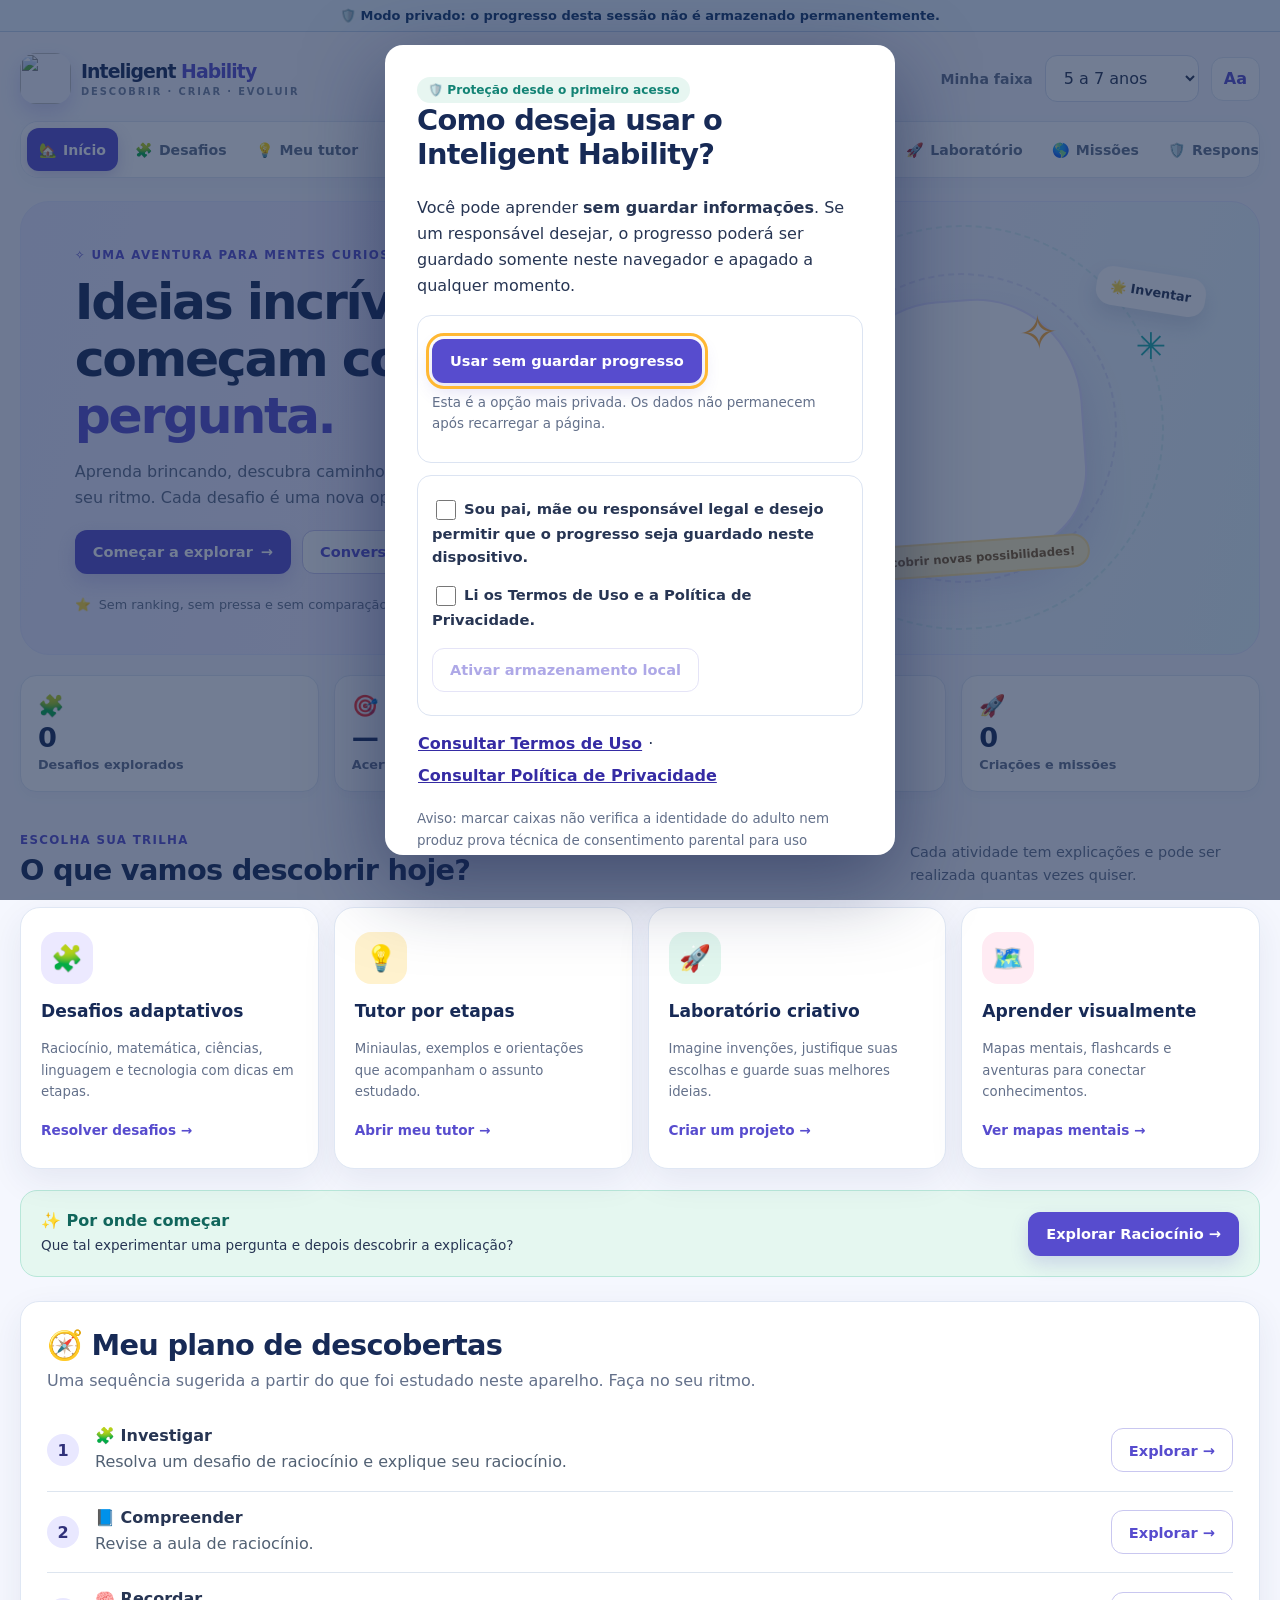
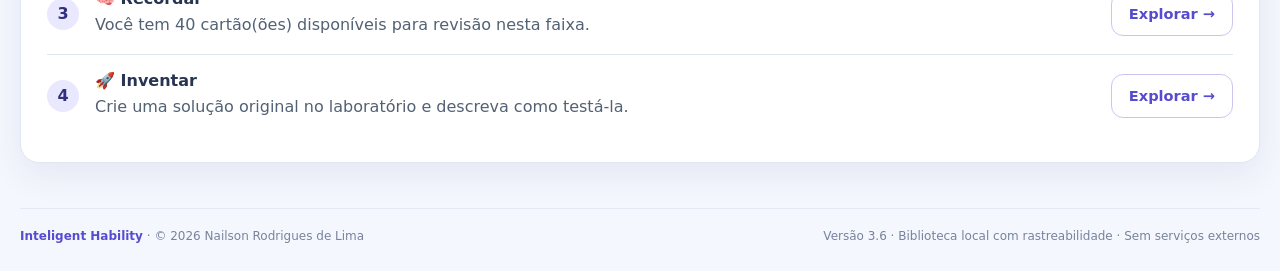
==== commit 51b6faa9: "Add files via upload" ====
--- a/index.html
+++ b/index.html
@@ -1,22 +1,15 @@
-<!DOCTYPE html>
-
+<!doctype html>
 <html lang="pt-BR">
 <head>
 <meta charset="utf-8"/>
 <meta content="width=device-width,initial-scale=1,viewport-fit=cover" name="viewport"/>
 <meta content="default-src 'none'; script-src 'self'; style-src 'self'; img-src 'self' data:; font-src 'self'; connect-src 'none'; object-src 'none'; base-uri 'none'; form-action 'none'" http-equiv="Content-Security-Policy"/>
 <meta content="#243a84" name="theme-color"/>
-<meta content="Inteligent Hability: laboratório educacional offline de desafios adaptativos, mapas, tutor, missões e criação para 5 a 12 anos." name="description"/>
+<meta content="Inteligent Hability 3.6: estudos offline para 5 a 12 anos, tutor com biblioteca orientada por fontes, exercícios e QA automatizado." name="description"/>
 <title>Inteligent Hability | Descobrir • Criar • Evoluir</title>
 <link href="favicon.svg" rel="icon" type="image/svg+xml"/>
 <link href="styles.css" rel="stylesheet"/>
-<script defer="" src="data.js"></script>
-<script defer="" src="tutor_data.js"></script>
-<script defer="" src="local_ai.js"></script>
-<script defer="" src="knowledge_35.js"></script>
-<script defer="" src="ai_35.js"></script>
-<script defer="" src="app.js"></script>
-</head>
+<script defer="" src="data.js"></script><script defer="" src="content36.js"></script><script defer="" src="tutor_data.js"></script><script defer="" src="enrich36.js"></script><script defer="" src="local_ai.js"></script><script defer="" src="knowledge_35.js"></script><script defer="" src="ai_35.js"></script><script defer="" src="sources36.js"></script><script defer="" src="source_ai36.js"></script><script defer="" src="app.js"></script></head>
 <body>
 <a class="skip-link" href="#conteudo">Pular para o conteúdo</a>
 <div class="privacy-indicator" id="aviso-sessao" role="status">🛡️ Modo privado: progresso somente nesta sessão até que um responsável escolha o armazenamento.</div>
@@ -35,14 +28,12 @@
 <nav aria-label="Navegação principal" class="navigation">
 <button aria-current="page" class="nav-item active" data-view="inicio" type="button"><span aria-hidden="true">🏡</span> Início</button>
 <button class="nav-item" data-view="desafios" type="button"><span aria-hidden="true">🧩</span> Desafios</button>
-<button class="nav-item" data-view="tutor" type="button"><span aria-hidden="true">💡</span> Meu tutor</button>
+<button class="nav-item" data-view="tutor" type="button"><span aria-hidden="true">💡</span> Meu tutor</button><button class="nav-item" data-view="biblioteca" type="button">📚 Biblioteca confiável</button>
 <button class="nav-item" data-view="mapas" type="button"><span aria-hidden="true">🗺️</span> Mapas mentais</button>
 <button class="nav-item" data-view="flashcards" type="button"><span aria-hidden="true">🧠</span> Flashcards</button>
 <button class="nav-item" data-view="laboratorio" type="button"><span aria-hidden="true">🚀</span> Laboratório</button>
 <button class="nav-item" data-view="missoes" type="button"><span aria-hidden="true">🌎</span> Missões</button>
 <button class="nav-item" data-view="responsaveis" type="button"><span aria-hidden="true">🛡️</span> Responsáveis</button>
-
-
 <button class="nav-item" data-view="termos" type="button"><span aria-hidden="true">📜</span> Termos de Uso</button>
 <button class="nav-item" data-view="privacidade" type="button"><span aria-hidden="true">🔐</span> Privacidade</button>
 </nav>
@@ -79,23 +70,26 @@
 </section>
 <section aria-labelledby="titulo-tutor" class="view" hidden="" id="tutor">
 <div class="section-title inside"><div><span class="eyebrow">APRENDER COM CALMA</span><h1 id="titulo-tutor">Meu tutor de descobertas</h1></div><p>Tutor cognitivo local com memória de contexto da sessão, respostas fundamentadas, atividades geradas e revisão adaptativa.</p></div>
-<div class="workspace"><div class="workspace-main"><div class="panel"><div class="toolbar"><label for="tutor-area">Quero aprender</label><select id="tutor-area"><option value="logica">Raciocínio</option><option value="matematica">Matemática</option><option value="ciencias">Ciências</option><option value="linguagem">Linguagem</option><option value="tecnologia">Tecnologia</option></select><button class="btn btn-quiet" id="tutor-ouvir" type="button">🔊 Ouvir aula</button></div><div class="tutor-disclosure" role="note"><strong>🤖 Tutor automatizado local.</strong> Combina biblioteca de conceitos, busca semântica lexical, cálculo verificável e adaptação pedagógica. Não é pessoa nem IA neural generativa. Não compartilhe informações pessoais.</div><div class="tutor-topic-tools"><label for="tutor-topico">Aprofundar um assunto</label><select class="wide-select" id="tutor-topico"></select></div><div id="tutor-aula"></div><div aria-live="polite" class="tutor-check" id="tutor-checagem"></div><div aria-label="Perguntas rápidas ao tutor" class="tutor-quick-actions"><button class="btn btn-quiet" data-tutor-intent="explicacao" type="button">📘 Explique</button><button class="btn btn-quiet" data-tutor-intent="exemplo" type="button">🧮 Outro exemplo</button><button class="btn btn-quiet" data-tutor-intent="pratica" type="button">🎯 Praticar</button><button class="btn btn-quiet" data-tutor-intent="erro" type="button">🔁 Revisar erros</button><button class="btn btn-quiet" data-tutor-intent="simplificar" type="button">🌼 Mais simples</button><button class="btn btn-quiet" data-tutor-intent="aprofundar" type="button">🔬 Aprofundar</button><button class="btn btn-quiet" data-tutor-intent="resumo" type="button">📋 Resumir</button></div><div class="divider"></div><label for="pergunta-tutor">Pergunte ao tutor</label><p class="muted small-text">Exemplos: “frações equivalentes”, “quanto é 15% de 200”, “simplifique 6/8”, “mais simples”, “por que errei?”. O tutor responde quando encontra conhecimento verificável; dúvidas ambíguas recebem orientação para especificar o tema.</p><div class="question-row"><input id="pergunta-tutor" maxlength="250" placeholder="O que você quer entender melhor?" type="text"/><button class="btn btn-main" id="tutor-perguntar" type="button">Perguntar</button></div><div aria-live="polite" class="feedback" id="tutor-resposta" role="status"></div><section class="ai35-panel" aria-labelledby="ai35-titulo">
-<h3 id="ai35-titulo">🧠 Oficina cognitiva v3.5</h3><p class="muted small-text">Aulas contextualizadas e prática orientada, sem baixar modelos ou enviar perguntas para a internet.</p>
-<div class="ai35-toolbar"><button type="button" class="btn btn-quiet" id="ai35-guiar">🧭 Me guie sem revelar</button><button type="button" class="btn btn-quiet" id="ai35-dica">🔍 Uma pista</button><button type="button" class="btn btn-main" id="ai35-criar">🎲 Gerar prática</button><button type="button" class="btn btn-outline" id="ai35-plano">📊 Meu próximo passo</button></div>
-<div id="ai35-plano-resposta" role="status" aria-live="polite"></div>
-<div id="ai35-pratica" class="ai35-practice" aria-live="polite"></div>
-<div id="ai35-feedback" role="status" aria-live="polite"></div>
+<div class="workspace"><div class="workspace-main"><div class="panel"><div class="toolbar"><label for="tutor-area">Quero aprender</label><select id="tutor-area"><option value="logica">Raciocínio</option><option value="matematica">Matemática</option><option value="ciencias">Ciências</option><option value="linguagem">Linguagem</option><option value="tecnologia">Tecnologia</option></select><button class="btn btn-quiet" id="tutor-ouvir" type="button">🔊 Ouvir aula</button></div><div class="tutor-disclosure" role="note"><strong>🤖 Tutor automatizado local.</strong> Combina biblioteca de conceitos, busca semântica lexical, cálculo verificável e adaptação pedagógica. Não é pessoa nem IA neural generativa. Não compartilhe informações pessoais. As referências institucionais são exibidas quando uma resposta está ligada à biblioteca orientada; os textos são autorais, não reprodução de fontes.</div><div class="tutor-topic-tools"><label for="tutor-topico">Aprofundar um assunto</label><select class="wide-select" id="tutor-topico"></select></div><div id="tutor-aula"></div><div aria-live="polite" class="tutor-check" id="tutor-checagem"></div><div aria-label="Perguntas rápidas ao tutor" class="tutor-quick-actions"><button class="btn btn-quiet" data-tutor-intent="explicacao" type="button">📘 Explique</button><button class="btn btn-quiet" data-tutor-intent="exemplo" type="button">🧮 Outro exemplo</button><button class="btn btn-quiet" data-tutor-intent="pratica" type="button">🎯 Praticar</button><button class="btn btn-quiet" data-tutor-intent="erro" type="button">🔁 Revisar erros</button><button class="btn btn-quiet" data-tutor-intent="simplificar" type="button">🌼 Mais simples</button><button class="btn btn-quiet" data-tutor-intent="aprofundar" type="button">🔬 Aprofundar</button><button class="btn btn-quiet" data-tutor-intent="resumo" type="button">📋 Resumir</button></div><div class="divider"></div><label for="pergunta-tutor">Pergunte ao tutor</label><p class="muted small-text">Exemplos: “frações equivalentes”, “quanto é 15% de 200”, “simplifique 6/8”, “mais simples”, “por que errei?”. O tutor responde quando encontra conhecimento verificável; dúvidas ambíguas recebem orientação para especificar o tema.</p><div class="question-row"><input id="pergunta-tutor" maxlength="250" placeholder="O que você quer entender melhor?" type="text"/><button class="btn btn-main" id="tutor-perguntar" type="button">Perguntar</button></div><div aria-live="polite" class="feedback" id="tutor-resposta" role="status"></div><section aria-labelledby="ai35-titulo" class="ai35-panel">
+<h3 id="ai35-titulo">🧠 Oficina cognitiva — versão 3.6</h3><p class="muted small-text">Aulas contextualizadas e prática orientada, sem baixar modelos ou enviar perguntas para a internet.</p>
+<div class="ai35-toolbar"><button class="btn btn-quiet" id="ai35-guiar" type="button">🧭 Me guie sem revelar</button><button class="btn btn-quiet" id="ai35-dica" type="button">🔍 Uma pista</button><button class="btn btn-main" id="ai35-criar" type="button">🎲 Gerar prática</button><button class="btn btn-outline" id="ai35-plano" type="button">📊 Meu próximo passo</button></div>
+<div aria-live="polite" id="ai35-plano-resposta" role="status"></div>
+<div aria-live="polite" class="ai35-practice" id="ai35-pratica"></div>
+<div aria-live="polite" id="ai35-feedback" role="status"></div>
 </section><p class="muted small-text">O tutor não envia suas perguntas a um servidor nem as grava no histórico. Confirme conteúdos importantes com professor ou responsável.</p></div></div><aside class="side-panel"><div class="side-heading">📘 Como usar</div><p>Escolha um tema, leia a aula, veja o exemplo e faça sua pergunta. O tutor ajuda a organizar o raciocínio.</p><p class="muted small-text">O orientador interpreta algumas palavras e assuntos, mas não compreende todas as perguntas. Evite informar dados pessoais ou pedir ajuda para situações de emergência.</p><div class="safe-reminder">🌿 Faça pausas. Seu aprendizado não depende de tempo de tela, sequência de dias ou pontuação.</div><button class="btn btn-outline full" data-go="desafios" type="button">Praticar o que aprendi</button></aside></div>
 </section>
-<section aria-labelledby="titulo-mapas" class="view" hidden="" id="mapas">
+<section aria-labelledby="titulo-biblioteca" class="view" hidden="" id="biblioteca">
+<div class="section-title inside"><div><span class="eyebrow">CONHECIMENTO COM REFERÊNCIAS</span><h1 id="titulo-biblioteca">Biblioteca local orientada por fontes</h1></div><p>Pesquise conceitos e perguntas comentadas. Conteúdo autoral com fontes institucionais identificadas; referências curriculares não são prova de cada resposta.</p></div>
+<div class="panel"><div class="library-controls"><label for="biblioteca-busca">Pesquisar uma dúvida ou assunto <input id="biblioteca-busca" maxlength="150" placeholder="Ex.: biomas, sombra, porcentagem, verificar notícia" type="text"/></label><label for="biblioteca-area">Área <select id="biblioteca-area"><option value="auto">Todas</option><option value="logica">Raciocínio</option><option value="matematica">Matemática</option><option value="ciencias">Ciências</option><option value="linguagem">Linguagem</option><option value="tecnologia">Tecnologia</option></select></label></div>
+<p class="muted small-text" id="biblioteca-contagem" role="status"></p><div class="library-grid" id="biblioteca-resultados"></div><div aria-live="polite" id="biblioteca-detalhe"></div>
+<div class="library-notice"><strong>Como interpretar as fontes:</strong> “Apoio direto” significa que a instituição apresenta o assunto relacionado; “orientação” significa referência curricular ou de boas práticas, sem validação individual do enunciado. Links institucionais exigem internet apenas se você optar por abri-los. O aplicativo não os consulta automaticamente.</div></div>
+</section><section aria-labelledby="titulo-mapas" class="view" hidden="" id="mapas">
 <div class="section-title inside"><div><span class="eyebrow">CONECTAR IDEIAS</span><h1 id="titulo-mapas">Mapas mentais interativos</h1></div><p>Explore os conceitos por partes: princípio, exemplo, investigação e desafio.</p></div><div class="panel"><div class="toolbar"><label for="mapa-area">Escolha o mapa</label><select id="mapa-area"><option value="logica">🧩 Raciocínio</option><option value="matematica">🔢 Matemática</option><option value="ciencias">🌱 Ciências</option><option value="linguagem">📚 Linguagem</option><option value="tecnologia">🤖 Tecnologia</option></select></div><div id="mapa-conteudo"></div></div>
 </section>
 <section aria-labelledby="titulo-flashcards" class="view" hidden="" id="flashcards"><div class="section-title inside"><div><span class="eyebrow">MEMORIZAR COM SIGNIFICADO</span><h1 id="titulo-flashcards">Flashcards de revisão</h1></div><p>Revele a resposta e indique como foi sua lembrança para organizar a próxima revisão.</p></div><div class="panel flash-workspace"><div class="toolbar"><label for="flash-area">Assunto</label><select id="flash-area"><option value="auto">Todos os assuntos</option><option value="logica">Raciocínio</option><option value="matematica">Matemática</option><option value="ciencias">Ciências</option><option value="linguagem">Linguagem</option><option value="tecnologia">Tecnologia</option></select></div><div aria-live="polite" id="flash-conteudo"></div></div></section>
 <section aria-labelledby="titulo-laboratorio" class="view" hidden="" id="laboratorio"><div class="section-title inside"><div><span class="eyebrow">CRIE ALGO QUE AINDA NÃO EXISTE</span><h1 id="titulo-laboratorio">Laboratório de ideias</h1></div><p>Não existe uma única resposta criativa. Experimente, explique e melhore seu projeto.</p></div><div class="workspace"><div class="workspace-main"><div class="panel"><label for="lab-projeto">Minha missão criativa</label><select class="wide-select" id="lab-projeto"></select><div class="idea-instructions" id="lab-enunciado"></div><label for="lab-texto">Descreva sua ideia</label><textarea id="lab-texto" maxlength="1500" minlength="40" placeholder="Qual problema você quer resolver? Como sua ideia funciona? Como poderia testá-la?" rows="8"></textarea><div class="counter" id="lab-contagem">0 de 1500 caracteres</div><div class="actions"><button class="btn btn-main" id="lab-salvar" type="button">Guardar meu projeto</button><button class="btn btn-outline" id="lab-limpar" type="button">Limpar texto</button></div><div aria-live="polite" class="feedback" id="lab-feedback"></div></div></div><aside class="side-panel"><div class="side-heading">📒 Meu caderno</div><p class="muted small-text">Guardado somente no seu navegador. Evite dados pessoais em suas ideias.</p><div id="lab-lista"></div></aside></div></section>
 <section aria-labelledby="titulo-missoes" class="view" hidden="" id="missoes"><div class="section-title inside"><div><span class="eyebrow">ESCOLHAS E CONSEQUÊNCIAS</span><h1 id="titulo-missoes">Missões de descoberta</h1></div><p>Analise possibilidades, tome decisões e veja o que acontece. Depois, explique o que aprendeu.</p></div><div class="workspace"><div class="workspace-main"><div class="panel"><div class="toolbar"><label for="missao-escolha">Selecionar missão</label><select id="missao-escolha"></select></div><div aria-live="polite" id="missao-conteudo"></div></div></div><aside class="side-panel"><div class="side-heading">🎒 Diário de explorações</div><div id="missao-historico"></div></aside></div></section>
 <section aria-labelledby="titulo-responsaveis" class="view" hidden="" id="responsaveis"><div class="section-title inside"><div><span class="eyebrow">PRIVACIDADE E ACOMPANHAMENTO</span><h1 id="titulo-responsaveis">Espaço dos responsáveis</h1></div><p>Conheça o progresso pedagógico e cuide das informações deste dispositivo.</p></div><div class="panel"><h2 class="panel-title">Panorama de aprendizagem</h2><p class="muted">Os indicadores refletem apenas as atividades realizadas neste navegador; não são avaliação de capacidade, diagnóstico ou classificação de altas habilidades.</p><div class="stats-grid" id="relatorio-metricas"></div><div class="report-bars" id="relatorio-areas"></div><h3>Preferências de acessibilidade</h3><div class="settings-row"><label><input id="alto-contraste" type="checkbox"/> Alto contraste</label><label><input id="reduzir-animacao" type="checkbox"/> Reduzir movimentos</label><label><input id="letras-grandes" type="checkbox"/> Letras maiores</label></div><h3>Privacidade e guarda de informações</h3><p class="privacy-mode-status" id="estado-privacidade" role="status"></p><button class="btn btn-outline" id="rever-privacidade" type="button">Rever escolhas de privacidade</button><button class="btn btn-outline" id="desativar-registro" type="button">Desativar e apagar armazenamento local</button><p class="muted small-text">A área dos responsáveis é informativa: não verifica identidade, idade nem possui bloqueio parental. A autorização informada localmente não substitui uma validação jurídica de consentimento em implantação comercial.</p><h3>Backup e dados locais</h3><p>O armazenamento é local. Não são solicitados cadastro, nome, e-mail, câmera, microfone nem localização. Dados poderão desaparecer se você limpar o navegador.</p><div class="actions"><button class="btn btn-main" id="exportar" type="button">Exportar backup JSON</button><label class="btn btn-outline file-label" for="importar">Importar backup JSON</label><input accept=".json,application/json" class="visually-hidden" id="importar" type="file"/><button class="btn btn-danger" id="reiniciar" type="button">Apagar dados locais</button></div><div aria-live="polite" class="feedback" id="admin-feedback" role="status"></div><div class="divider"></div><h3>Funcionamento e limites do tutor</h3><p>O sistema usa conteúdo autoral previamente escrito e regras adaptativas transparentes: identifica áreas menos praticadas, revisita erros e ajusta o nível dos desafios dentro da faixa. Não utiliza IA neural/generativa, não consulta a internet e não faz diagnóstico de superdotação.</p><h3>Privacidade e cuidados</h3><p>Os projetos escritos, respostas, escolhas e preferências ficam no armazenamento local do navegador, sem envio para servidores pelo aplicativo. Um backup exportado passa a ser responsabilidade de quem o armazenar. Oriente a criança a não escrever endereço, telefone, nome completo, documentos ou informações sensíveis.</p><p>Leia <button class="legal-link" data-go="termos" type="button">os Termos de Uso</button> e <button class="legal-link" data-go="privacidade" type="button">a Política de Privacidade</button>, disponíveis sem acesso à internet.</p><h3>Condições de uso</h3><p>Ferramenta educacional experimental para uso acompanhado. Não substitui professor, acompanhamento pedagógico especializado ou avaliação profissional. O material deve passar por revisão pedagógica, testes de acessibilidade e análise jurídica antes de comercialização. Sem coleta remota ou publicidade nesta versão.</p><p class="copyright">© 2026 Nailson Rodrigues de Lima. Todos os direitos reservados. Identidade: Inteligent Hability.</p></div></section>
-
-
 <section aria-labelledby="titulo-termos" class="view" hidden="" id="termos"><div class="section-title inside"><div><span class="eyebrow">DOCUMENTO DISPONÍVEL OFFLINE</span><h1 id="titulo-termos">Termos de Uso</h1></div><p>Versão 1.0 — 13 de outubro de 2026</p></div>
 <div class="panel legal-document"><p><strong>Inteligent Hability</strong> é uma ferramenta educativa de apoio à aprendizagem para crianças de 5 a 12 anos, desenvolvida com conteúdo offline, atividades, tutor automatizado e mecanismos de revisão.</p>
 <h2>1. Quem deve utilizar</h2><p>A utilização por crianças deve ser acompanhada por responsável legal, especialmente para leitura, atividades e decisões sobre armazenamento. A escolha de faixa etária serve para adequar conteúdos; não é método de aferição de idade.</p>
@@ -118,13 +112,13 @@
 <h2>7. Segurança e riscos</h2><p>O software evita solicitações excessivas e usa execução local, mas arquivos e armazenamento do aparelho podem ser acessados por outras pessoas que utilizem o mesmo perfil de navegador. Não há criptografia própria do progresso, autenticação parental forte nem sincronização entre aparelhos. Dispositivos compartilhados merecem cuidado especial.</p>
 <h2>8. Crianças e adolescentes</h2><p>O projeto prioriza linguagem adequada à idade, ausência de publicidade personalizada, limites do tutor automatizado e opção de não retenção. Os responsáveis devem acompanhar o uso. A escolha de faixa e a declaração local não comprovam maioridade ou vínculo parental.</p>
 <h2>9. Titular dos direitos e contato</h2><p>O autor do software é Nailson Rodrigues de Lima. <strong>Antes de comercialização/publicação, o operador deverá identificar o controlador de dados, fornecer canal de atendimento e de exercício de direitos, política para registros de hospedagem e, quando aplicável, encarregado e responsáveis contratados.</strong> Não há canal de solicitação remota dentro deste pacote offline.</p>
-<h2>10. Atualizações</h2><p>Alterações materiais em arquitetura, hospedagem, pagamentos, contas, analytics, tutor generativo ou compartilhamento exigem revisão desta política, da avaliação de riscos e das informações apresentadas aos responsáveis.</p><p class="legal-note">Documento informativo relativo ao pacote offline; não equivale à certificação legal ou auditoria independente.</p></div></section>
+<h2>10. Atualizações</h2><p>Alterações materiais em arquitetura, hospedagem, pagamentos, contas, analytics, tutor generativo ou compartilhamento exigem revisão desta política, da avaliação de riscos e das informações apresentadas aos responsáveis.</p><p class="legal-note">Documento informativo relativo ao pacote offline; não equivale à certificação legal ou auditoria independente.</p><h2>11. Referências institucionais externas</h2><p>A Biblioteca local exibe nomes, descrições e endereços de fontes previamente selecionadas, sem carregá-las automaticamente. Caso o usuário escolha abrir um link institucional, seu navegador sairá da experiência offline e o site externo poderá tratar dados de conexão segundo suas próprias práticas. Um adulto deve acompanhar o acesso de crianças a conteúdo externo.</p></div></section>
 </main>
-<footer><span><strong>Inteligent Hability</strong> · © 2026 Nailson Rodrigues de Lima</span><span>Versão 3.5 · Tutor cognitivo local · Sem serviços externos</span></footer>
+<footer><span><strong>Inteligent Hability</strong> · © 2026 Nailson Rodrigues de Lima</span><span>Versão 3.6 · Biblioteca local com rastreabilidade · Sem serviços externos</span></footer>
 </div>
 <dialog aria-labelledby="privacidade-modal-titulo" class="privacy-dialog" id="privacidade-inicial"><div class="dialog-content"><span class="lesson-badge">🛡️ Proteção desde o primeiro acesso</span><h2 id="privacidade-modal-titulo">Como deseja usar o Inteligent Hability?</h2><p>Você pode aprender <strong>sem guardar informações</strong>. Se um responsável desejar, o progresso poderá ser guardado somente neste navegador e apagado a qualquer momento.</p><div class="privacy-choice"><button class="btn btn-main" id="modo-temporario" type="button">Usar sem guardar progresso</button><p class="muted small-text">Esta é a opção mais privada. Os dados não permanecem após recarregar a página.</p></div><div class="privacy-choice"><label><input id="responsavel-declara" type="checkbox"/> Sou pai, mãe ou responsável legal e desejo permitir que o progresso seja guardado <strong>neste dispositivo</strong>.</label><label><input id="politicas-declara" type="checkbox"/> Li os Termos de Uso e a Política de Privacidade.</label><button class="btn btn-outline" disabled="" id="modo-salvar" type="button">Ativar armazenamento local</button></div><p><button class="legal-link" id="modal-termos" type="button">Consultar Termos de Uso</button> · <button class="legal-link" id="modal-politica" type="button">Consultar Política de Privacidade</button></p><p class="muted small-text">Aviso: marcar caixas não verifica a identidade do adulto nem produz prova técnica de consentimento parental para uso comercial.</p></div></dialog>
 <dialog aria-labelledby="leitura-legal-titulo" id="leitura-legal"><div class="dialog-content"><h2 id="leitura-legal-titulo">Informações legais</h2><div class="legal-preview" id="leitura-legal-corpo"></div><button class="btn btn-main" id="fechar-leitura-legal" type="button">Voltar</button></div></dialog>
 <dialog aria-labelledby="pausa-titulo" id="lembrete-pausa"><div class="dialog-content"><h2 id="pausa-titulo">🌿 Que tal fazer uma pausa?</h2><p>Você já explorou vários desafios nesta sessão. Alongue-se, descanse os olhos e retorne quando quiser. Não existe obrigação de continuar.</p><button class="btn btn-main" id="fechar-pausa" type="button">Entendi</button></div></dialog>
 <dialog aria-labelledby="exclusao-titulo" id="confirmar-exclusao"><div class="dialog-content"><h2 id="exclusao-titulo">Apagar todo o progresso?</h2><p>Esta ação remove respostas, revisões, missões e projetos deste navegador. Exporte um backup antes, se desejar.</p><div class="actions"><button class="btn btn-outline" id="cancelar-exclusao" type="button">Cancelar</button><button class="btn btn-danger" id="confirmar-exclusao-botao" type="button">Apagar dados</button></div></div></dialog>
 </body>
-</html>
+</html>
--- a/styles.css
+++ b/styles.css
@@ -21,3 +21,10 @@
 
 /* V3.5 — oficina cognitiva com acessibilidade e sem elementos de recompensa compulsiva */
 .ai35-panel{margin:24px 0 6px;padding:18px 19px;border:1px solid #bfcdec;background:linear-gradient(160deg,#f5f5ff,#effbfa);border-radius:17px}.ai35-panel h3{margin:2px 0 6px}.ai35-toolbar{display:flex;flex-wrap:wrap;gap:9px;margin:14px 0}.ai35-practice:not(:empty){background:#fff;border:1px solid #dce3f1;border-radius:15px;padding:16px;margin:16px 0}.ai35-question{font-weight:750;color:#25365d;margin:14px 0;font-size:1.08rem}.ai35-practice input[type=text]{display:block;width:min(100%,350px);margin:8px 0}.ai35-choices{display:grid;gap:8px;margin:15px 0}.ai35-choices label{display:flex;gap:11px;align-items:center;border:1px solid #dce3f1;border-radius:12px;padding:12px;background:#fafdff;cursor:pointer;font-weight:550}.ai35-choices input{height:19px;width:19px;accent-color:#5144c1}.ai35-choices label:focus-within{outline:2px solid var(--ring)}.ai35-panel li{margin-bottom:6px}.ai35-panel .feedback-box{margin-top:11px}@media(max-width:480px){.ai35-panel{padding:13px}.ai35-toolbar .btn{width:100%}.ai35-question{font-size:1rem}}
+
+/* Biblioteca local 3.6 */
+.library-controls{display:grid;grid-template-columns:minmax(0,3fr) minmax(155px,1fr);gap:13px;align-items:end;margin:5px 0 18px}
+.library-controls label{display:grid;gap:7px}.library-controls input{width:100%}.library-grid{display:grid;grid-template-columns:repeat(auto-fit,minmax(min(100%,235px),1fr));gap:12px}
+.library-card{background:#f9fbff;border:1px solid #dbe4f5;text-align:left;min-height:120px;border-radius:14px;padding:16px;display:flex;flex-direction:column;align-items:flex-start;gap:9px;color:#26385a;white-space:normal}
+.library-card:hover,.library-card:focus-visible{border-color:#7768df;background:#f4f2ff}.library-card strong{line-height:1.35}.library-card small{color:#61708a}.library-card span{color:#5345c3;font-weight:750;font-size:.83rem;margin-top:auto}.library-detail{border:1px solid #dbe4f5;border-radius:16px;background:#fff;padding:24px;margin-top:20px}.library-detail h2{margin:12px 0}.library-caution{background:#fff9eb;padding:14px;border-radius:10px}.source-proof{background:#f1f6ff;border-left:4px solid #5965cc;border-radius:12px;padding:14px;margin-top:12px;font-size:.9rem;overflow-wrap:anywhere}.source-proof p{margin:5px 0}.source-proof a{color:#3444aa;text-decoration:underline;font-weight:700}.library-notice{background:#f9fafc;border:1px solid #e6eaf4;border-radius:13px;padding:17px;margin-top:20px;line-height:1.6}
+@media(max-width:560px){.library-controls{grid-template-columns:minmax(0,1fr)}.library-detail{padding:15px}.library-grid{grid-template-columns:1fr}}
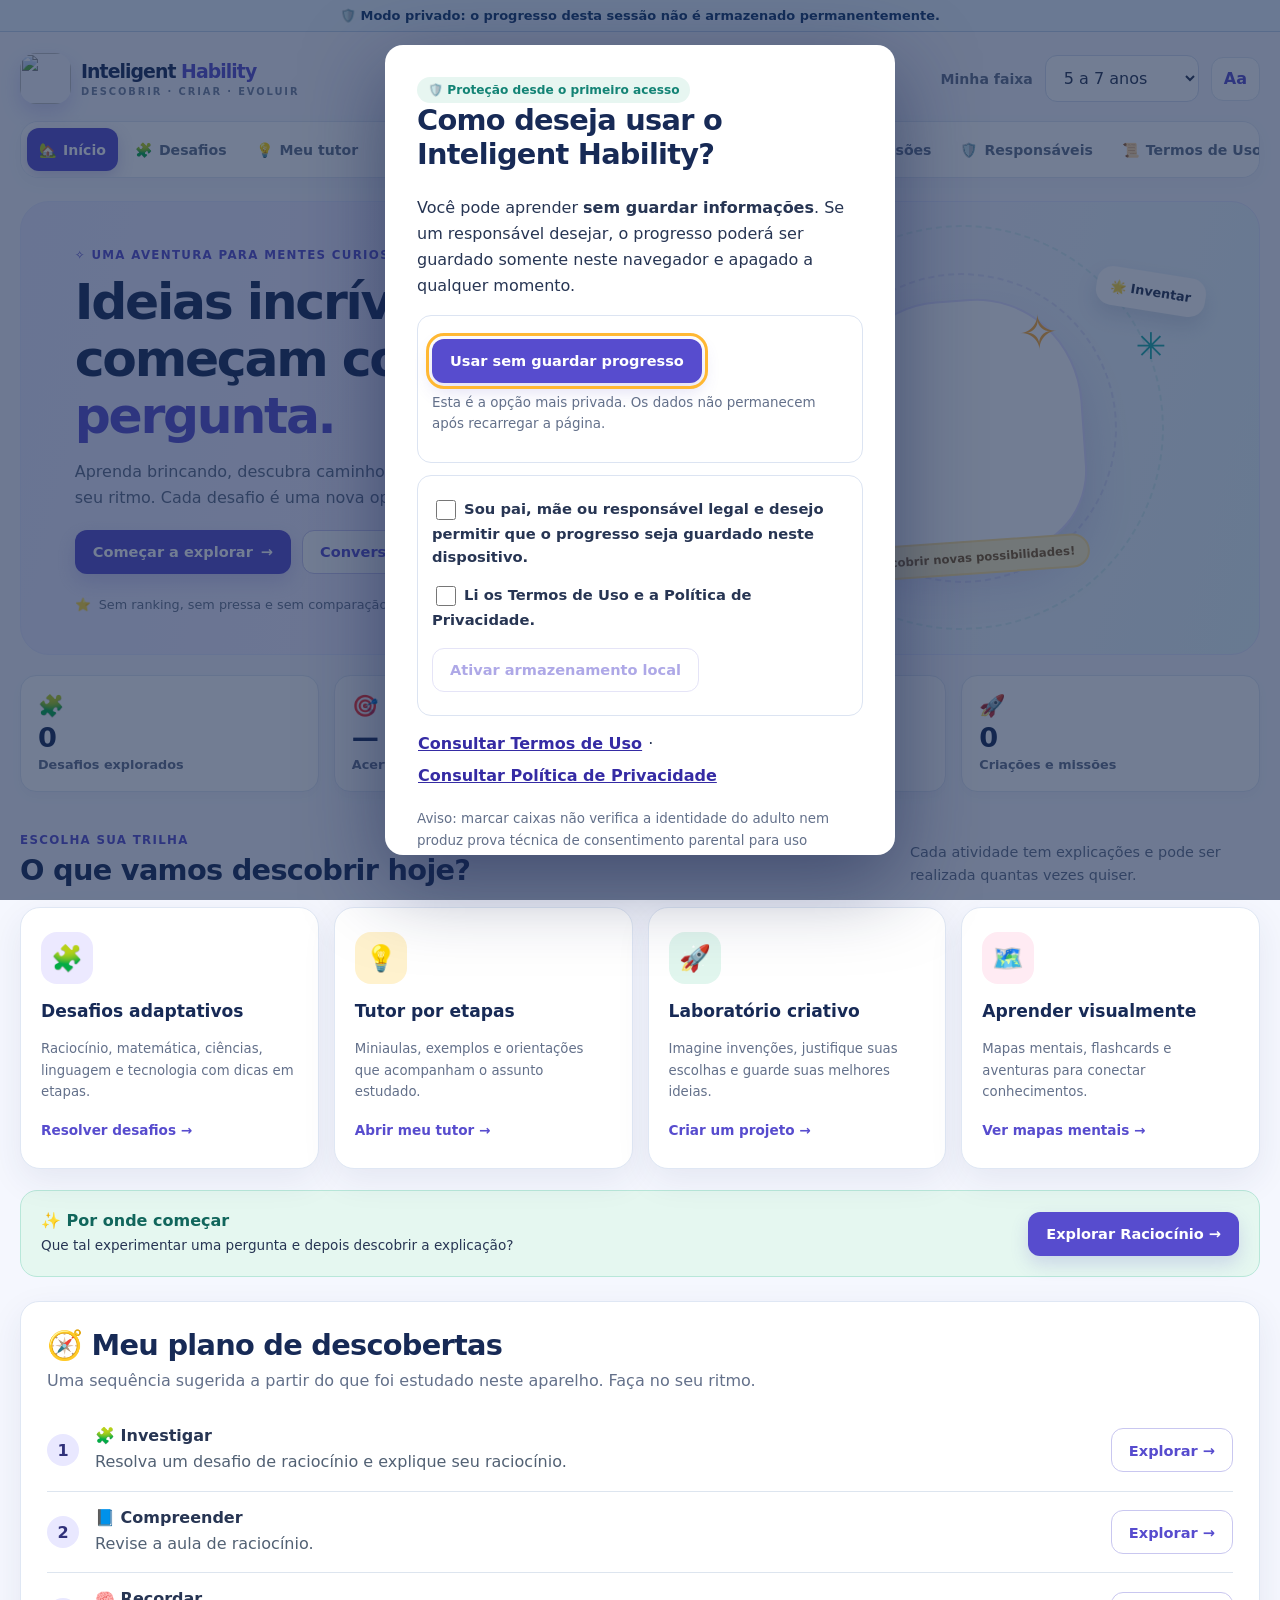
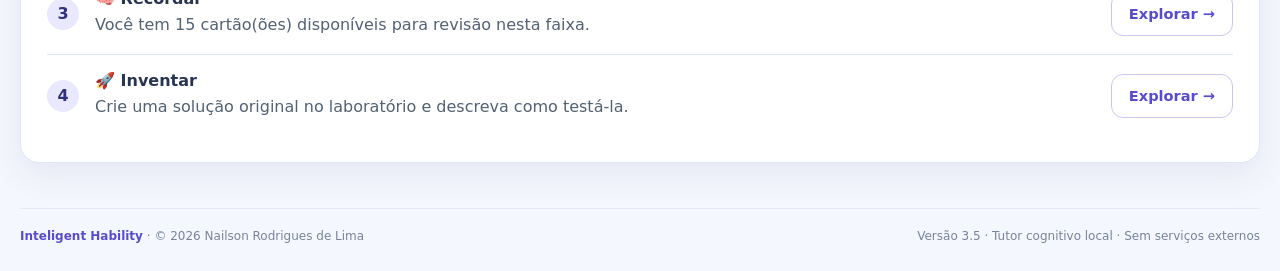
==== commit 0e2c7223: "Add files via upload" ====
--- a/index.html
+++ b/index.html
@@ -1,15 +1,22 @@
-<!doctype html>
+<!DOCTYPE html>
+
 <html lang="pt-BR">
 <head>
 <meta charset="utf-8"/>
 <meta content="width=device-width,initial-scale=1,viewport-fit=cover" name="viewport"/>
 <meta content="default-src 'none'; script-src 'self'; style-src 'self'; img-src 'self' data:; font-src 'self'; connect-src 'none'; object-src 'none'; base-uri 'none'; form-action 'none'" http-equiv="Content-Security-Policy"/>
 <meta content="#243a84" name="theme-color"/>
-<meta content="Inteligent Hability 3.6: estudos offline para 5 a 12 anos, tutor com biblioteca orientada por fontes, exercícios e QA automatizado." name="description"/>
+<meta content="Inteligent Hability: laboratório educacional offline de desafios adaptativos, mapas, tutor, missões e criação para 5 a 12 anos." name="description"/>
 <title>Inteligent Hability | Descobrir • Criar • Evoluir</title>
 <link href="favicon.svg" rel="icon" type="image/svg+xml"/>
 <link href="styles.css" rel="stylesheet"/>
-<script defer="" src="data.js"></script><script defer="" src="content36.js"></script><script defer="" src="tutor_data.js"></script><script defer="" src="enrich36.js"></script><script defer="" src="local_ai.js"></script><script defer="" src="knowledge_35.js"></script><script defer="" src="ai_35.js"></script><script defer="" src="sources36.js"></script><script defer="" src="source_ai36.js"></script><script defer="" src="app.js"></script></head>
+<script defer="" src="data.js"></script>
+<script defer="" src="tutor_data.js"></script>
+<script defer="" src="local_ai.js"></script>
+<script defer="" src="knowledge_35.js"></script>
+<script defer="" src="ai_35.js"></script>
+<script defer="" src="app.js"></script>
+</head>
 <body>
 <a class="skip-link" href="#conteudo">Pular para o conteúdo</a>
 <div class="privacy-indicator" id="aviso-sessao" role="status">🛡️ Modo privado: progresso somente nesta sessão até que um responsável escolha o armazenamento.</div>
@@ -28,12 +35,14 @@
 <nav aria-label="Navegação principal" class="navigation">
 <button aria-current="page" class="nav-item active" data-view="inicio" type="button"><span aria-hidden="true">🏡</span> Início</button>
 <button class="nav-item" data-view="desafios" type="button"><span aria-hidden="true">🧩</span> Desafios</button>
-<button class="nav-item" data-view="tutor" type="button"><span aria-hidden="true">💡</span> Meu tutor</button><button class="nav-item" data-view="biblioteca" type="button">📚 Biblioteca confiável</button>
+<button class="nav-item" data-view="tutor" type="button"><span aria-hidden="true">💡</span> Meu tutor</button>
 <button class="nav-item" data-view="mapas" type="button"><span aria-hidden="true">🗺️</span> Mapas mentais</button>
 <button class="nav-item" data-view="flashcards" type="button"><span aria-hidden="true">🧠</span> Flashcards</button>
 <button class="nav-item" data-view="laboratorio" type="button"><span aria-hidden="true">🚀</span> Laboratório</button>
 <button class="nav-item" data-view="missoes" type="button"><span aria-hidden="true">🌎</span> Missões</button>
 <button class="nav-item" data-view="responsaveis" type="button"><span aria-hidden="true">🛡️</span> Responsáveis</button>
+
+
 <button class="nav-item" data-view="termos" type="button"><span aria-hidden="true">📜</span> Termos de Uso</button>
 <button class="nav-item" data-view="privacidade" type="button"><span aria-hidden="true">🔐</span> Privacidade</button>
 </nav>
@@ -70,26 +79,23 @@
 </section>
 <section aria-labelledby="titulo-tutor" class="view" hidden="" id="tutor">
 <div class="section-title inside"><div><span class="eyebrow">APRENDER COM CALMA</span><h1 id="titulo-tutor">Meu tutor de descobertas</h1></div><p>Tutor cognitivo local com memória de contexto da sessão, respostas fundamentadas, atividades geradas e revisão adaptativa.</p></div>
-<div class="workspace"><div class="workspace-main"><div class="panel"><div class="toolbar"><label for="tutor-area">Quero aprender</label><select id="tutor-area"><option value="logica">Raciocínio</option><option value="matematica">Matemática</option><option value="ciencias">Ciências</option><option value="linguagem">Linguagem</option><option value="tecnologia">Tecnologia</option></select><button class="btn btn-quiet" id="tutor-ouvir" type="button">🔊 Ouvir aula</button></div><div class="tutor-disclosure" role="note"><strong>🤖 Tutor automatizado local.</strong> Combina biblioteca de conceitos, busca semântica lexical, cálculo verificável e adaptação pedagógica. Não é pessoa nem IA neural generativa. Não compartilhe informações pessoais. As referências institucionais são exibidas quando uma resposta está ligada à biblioteca orientada; os textos são autorais, não reprodução de fontes.</div><div class="tutor-topic-tools"><label for="tutor-topico">Aprofundar um assunto</label><select class="wide-select" id="tutor-topico"></select></div><div id="tutor-aula"></div><div aria-live="polite" class="tutor-check" id="tutor-checagem"></div><div aria-label="Perguntas rápidas ao tutor" class="tutor-quick-actions"><button class="btn btn-quiet" data-tutor-intent="explicacao" type="button">📘 Explique</button><button class="btn btn-quiet" data-tutor-intent="exemplo" type="button">🧮 Outro exemplo</button><button class="btn btn-quiet" data-tutor-intent="pratica" type="button">🎯 Praticar</button><button class="btn btn-quiet" data-tutor-intent="erro" type="button">🔁 Revisar erros</button><button class="btn btn-quiet" data-tutor-intent="simplificar" type="button">🌼 Mais simples</button><button class="btn btn-quiet" data-tutor-intent="aprofundar" type="button">🔬 Aprofundar</button><button class="btn btn-quiet" data-tutor-intent="resumo" type="button">📋 Resumir</button></div><div class="divider"></div><label for="pergunta-tutor">Pergunte ao tutor</label><p class="muted small-text">Exemplos: “frações equivalentes”, “quanto é 15% de 200”, “simplifique 6/8”, “mais simples”, “por que errei?”. O tutor responde quando encontra conhecimento verificável; dúvidas ambíguas recebem orientação para especificar o tema.</p><div class="question-row"><input id="pergunta-tutor" maxlength="250" placeholder="O que você quer entender melhor?" type="text"/><button class="btn btn-main" id="tutor-perguntar" type="button">Perguntar</button></div><div aria-live="polite" class="feedback" id="tutor-resposta" role="status"></div><section aria-labelledby="ai35-titulo" class="ai35-panel">
-<h3 id="ai35-titulo">🧠 Oficina cognitiva — versão 3.6</h3><p class="muted small-text">Aulas contextualizadas e prática orientada, sem baixar modelos ou enviar perguntas para a internet.</p>
-<div class="ai35-toolbar"><button class="btn btn-quiet" id="ai35-guiar" type="button">🧭 Me guie sem revelar</button><button class="btn btn-quiet" id="ai35-dica" type="button">🔍 Uma pista</button><button class="btn btn-main" id="ai35-criar" type="button">🎲 Gerar prática</button><button class="btn btn-outline" id="ai35-plano" type="button">📊 Meu próximo passo</button></div>
-<div aria-live="polite" id="ai35-plano-resposta" role="status"></div>
-<div aria-live="polite" class="ai35-practice" id="ai35-pratica"></div>
-<div aria-live="polite" id="ai35-feedback" role="status"></div>
+<div class="workspace"><div class="workspace-main"><div class="panel"><div class="toolbar"><label for="tutor-area">Quero aprender</label><select id="tutor-area"><option value="logica">Raciocínio</option><option value="matematica">Matemática</option><option value="ciencias">Ciências</option><option value="linguagem">Linguagem</option><option value="tecnologia">Tecnologia</option></select><button class="btn btn-quiet" id="tutor-ouvir" type="button">🔊 Ouvir aula</button></div><div class="tutor-disclosure" role="note"><strong>🤖 Tutor automatizado local.</strong> Combina biblioteca de conceitos, busca semântica lexical, cálculo verificável e adaptação pedagógica. Não é pessoa nem IA neural generativa. Não compartilhe informações pessoais.</div><div class="tutor-topic-tools"><label for="tutor-topico">Aprofundar um assunto</label><select class="wide-select" id="tutor-topico"></select></div><div id="tutor-aula"></div><div aria-live="polite" class="tutor-check" id="tutor-checagem"></div><div aria-label="Perguntas rápidas ao tutor" class="tutor-quick-actions"><button class="btn btn-quiet" data-tutor-intent="explicacao" type="button">📘 Explique</button><button class="btn btn-quiet" data-tutor-intent="exemplo" type="button">🧮 Outro exemplo</button><button class="btn btn-quiet" data-tutor-intent="pratica" type="button">🎯 Praticar</button><button class="btn btn-quiet" data-tutor-intent="erro" type="button">🔁 Revisar erros</button><button class="btn btn-quiet" data-tutor-intent="simplificar" type="button">🌼 Mais simples</button><button class="btn btn-quiet" data-tutor-intent="aprofundar" type="button">🔬 Aprofundar</button><button class="btn btn-quiet" data-tutor-intent="resumo" type="button">📋 Resumir</button></div><div class="divider"></div><label for="pergunta-tutor">Pergunte ao tutor</label><p class="muted small-text">Exemplos: “frações equivalentes”, “quanto é 15% de 200”, “simplifique 6/8”, “mais simples”, “por que errei?”. O tutor responde quando encontra conhecimento verificável; dúvidas ambíguas recebem orientação para especificar o tema.</p><div class="question-row"><input id="pergunta-tutor" maxlength="250" placeholder="O que você quer entender melhor?" type="text"/><button class="btn btn-main" id="tutor-perguntar" type="button">Perguntar</button></div><div aria-live="polite" class="feedback" id="tutor-resposta" role="status"></div><section class="ai35-panel" aria-labelledby="ai35-titulo">
+<h3 id="ai35-titulo">🧠 Oficina cognitiva v3.5</h3><p class="muted small-text">Aulas contextualizadas e prática orientada, sem baixar modelos ou enviar perguntas para a internet.</p>
+<div class="ai35-toolbar"><button type="button" class="btn btn-quiet" id="ai35-guiar">🧭 Me guie sem revelar</button><button type="button" class="btn btn-quiet" id="ai35-dica">🔍 Uma pista</button><button type="button" class="btn btn-main" id="ai35-criar">🎲 Gerar prática</button><button type="button" class="btn btn-outline" id="ai35-plano">📊 Meu próximo passo</button></div>
+<div id="ai35-plano-resposta" role="status" aria-live="polite"></div>
+<div id="ai35-pratica" class="ai35-practice" aria-live="polite"></div>
+<div id="ai35-feedback" role="status" aria-live="polite"></div>
 </section><p class="muted small-text">O tutor não envia suas perguntas a um servidor nem as grava no histórico. Confirme conteúdos importantes com professor ou responsável.</p></div></div><aside class="side-panel"><div class="side-heading">📘 Como usar</div><p>Escolha um tema, leia a aula, veja o exemplo e faça sua pergunta. O tutor ajuda a organizar o raciocínio.</p><p class="muted small-text">O orientador interpreta algumas palavras e assuntos, mas não compreende todas as perguntas. Evite informar dados pessoais ou pedir ajuda para situações de emergência.</p><div class="safe-reminder">🌿 Faça pausas. Seu aprendizado não depende de tempo de tela, sequência de dias ou pontuação.</div><button class="btn btn-outline full" data-go="desafios" type="button">Praticar o que aprendi</button></aside></div>
 </section>
-<section aria-labelledby="titulo-biblioteca" class="view" hidden="" id="biblioteca">
-<div class="section-title inside"><div><span class="eyebrow">CONHECIMENTO COM REFERÊNCIAS</span><h1 id="titulo-biblioteca">Biblioteca local orientada por fontes</h1></div><p>Pesquise conceitos e perguntas comentadas. Conteúdo autoral com fontes institucionais identificadas; referências curriculares não são prova de cada resposta.</p></div>
-<div class="panel"><div class="library-controls"><label for="biblioteca-busca">Pesquisar uma dúvida ou assunto <input id="biblioteca-busca" maxlength="150" placeholder="Ex.: biomas, sombra, porcentagem, verificar notícia" type="text"/></label><label for="biblioteca-area">Área <select id="biblioteca-area"><option value="auto">Todas</option><option value="logica">Raciocínio</option><option value="matematica">Matemática</option><option value="ciencias">Ciências</option><option value="linguagem">Linguagem</option><option value="tecnologia">Tecnologia</option></select></label></div>
-<p class="muted small-text" id="biblioteca-contagem" role="status"></p><div class="library-grid" id="biblioteca-resultados"></div><div aria-live="polite" id="biblioteca-detalhe"></div>
-<div class="library-notice"><strong>Como interpretar as fontes:</strong> “Apoio direto” significa que a instituição apresenta o assunto relacionado; “orientação” significa referência curricular ou de boas práticas, sem validação individual do enunciado. Links institucionais exigem internet apenas se você optar por abri-los. O aplicativo não os consulta automaticamente.</div></div>
-</section><section aria-labelledby="titulo-mapas" class="view" hidden="" id="mapas">
+<section aria-labelledby="titulo-mapas" class="view" hidden="" id="mapas">
 <div class="section-title inside"><div><span class="eyebrow">CONECTAR IDEIAS</span><h1 id="titulo-mapas">Mapas mentais interativos</h1></div><p>Explore os conceitos por partes: princípio, exemplo, investigação e desafio.</p></div><div class="panel"><div class="toolbar"><label for="mapa-area">Escolha o mapa</label><select id="mapa-area"><option value="logica">🧩 Raciocínio</option><option value="matematica">🔢 Matemática</option><option value="ciencias">🌱 Ciências</option><option value="linguagem">📚 Linguagem</option><option value="tecnologia">🤖 Tecnologia</option></select></div><div id="mapa-conteudo"></div></div>
 </section>
 <section aria-labelledby="titulo-flashcards" class="view" hidden="" id="flashcards"><div class="section-title inside"><div><span class="eyebrow">MEMORIZAR COM SIGNIFICADO</span><h1 id="titulo-flashcards">Flashcards de revisão</h1></div><p>Revele a resposta e indique como foi sua lembrança para organizar a próxima revisão.</p></div><div class="panel flash-workspace"><div class="toolbar"><label for="flash-area">Assunto</label><select id="flash-area"><option value="auto">Todos os assuntos</option><option value="logica">Raciocínio</option><option value="matematica">Matemática</option><option value="ciencias">Ciências</option><option value="linguagem">Linguagem</option><option value="tecnologia">Tecnologia</option></select></div><div aria-live="polite" id="flash-conteudo"></div></div></section>
 <section aria-labelledby="titulo-laboratorio" class="view" hidden="" id="laboratorio"><div class="section-title inside"><div><span class="eyebrow">CRIE ALGO QUE AINDA NÃO EXISTE</span><h1 id="titulo-laboratorio">Laboratório de ideias</h1></div><p>Não existe uma única resposta criativa. Experimente, explique e melhore seu projeto.</p></div><div class="workspace"><div class="workspace-main"><div class="panel"><label for="lab-projeto">Minha missão criativa</label><select class="wide-select" id="lab-projeto"></select><div class="idea-instructions" id="lab-enunciado"></div><label for="lab-texto">Descreva sua ideia</label><textarea id="lab-texto" maxlength="1500" minlength="40" placeholder="Qual problema você quer resolver? Como sua ideia funciona? Como poderia testá-la?" rows="8"></textarea><div class="counter" id="lab-contagem">0 de 1500 caracteres</div><div class="actions"><button class="btn btn-main" id="lab-salvar" type="button">Guardar meu projeto</button><button class="btn btn-outline" id="lab-limpar" type="button">Limpar texto</button></div><div aria-live="polite" class="feedback" id="lab-feedback"></div></div></div><aside class="side-panel"><div class="side-heading">📒 Meu caderno</div><p class="muted small-text">Guardado somente no seu navegador. Evite dados pessoais em suas ideias.</p><div id="lab-lista"></div></aside></div></section>
 <section aria-labelledby="titulo-missoes" class="view" hidden="" id="missoes"><div class="section-title inside"><div><span class="eyebrow">ESCOLHAS E CONSEQUÊNCIAS</span><h1 id="titulo-missoes">Missões de descoberta</h1></div><p>Analise possibilidades, tome decisões e veja o que acontece. Depois, explique o que aprendeu.</p></div><div class="workspace"><div class="workspace-main"><div class="panel"><div class="toolbar"><label for="missao-escolha">Selecionar missão</label><select id="missao-escolha"></select></div><div aria-live="polite" id="missao-conteudo"></div></div></div><aside class="side-panel"><div class="side-heading">🎒 Diário de explorações</div><div id="missao-historico"></div></aside></div></section>
 <section aria-labelledby="titulo-responsaveis" class="view" hidden="" id="responsaveis"><div class="section-title inside"><div><span class="eyebrow">PRIVACIDADE E ACOMPANHAMENTO</span><h1 id="titulo-responsaveis">Espaço dos responsáveis</h1></div><p>Conheça o progresso pedagógico e cuide das informações deste dispositivo.</p></div><div class="panel"><h2 class="panel-title">Panorama de aprendizagem</h2><p class="muted">Os indicadores refletem apenas as atividades realizadas neste navegador; não são avaliação de capacidade, diagnóstico ou classificação de altas habilidades.</p><div class="stats-grid" id="relatorio-metricas"></div><div class="report-bars" id="relatorio-areas"></div><h3>Preferências de acessibilidade</h3><div class="settings-row"><label><input id="alto-contraste" type="checkbox"/> Alto contraste</label><label><input id="reduzir-animacao" type="checkbox"/> Reduzir movimentos</label><label><input id="letras-grandes" type="checkbox"/> Letras maiores</label></div><h3>Privacidade e guarda de informações</h3><p class="privacy-mode-status" id="estado-privacidade" role="status"></p><button class="btn btn-outline" id="rever-privacidade" type="button">Rever escolhas de privacidade</button><button class="btn btn-outline" id="desativar-registro" type="button">Desativar e apagar armazenamento local</button><p class="muted small-text">A área dos responsáveis é informativa: não verifica identidade, idade nem possui bloqueio parental. A autorização informada localmente não substitui uma validação jurídica de consentimento em implantação comercial.</p><h3>Backup e dados locais</h3><p>O armazenamento é local. Não são solicitados cadastro, nome, e-mail, câmera, microfone nem localização. Dados poderão desaparecer se você limpar o navegador.</p><div class="actions"><button class="btn btn-main" id="exportar" type="button">Exportar backup JSON</button><label class="btn btn-outline file-label" for="importar">Importar backup JSON</label><input accept=".json,application/json" class="visually-hidden" id="importar" type="file"/><button class="btn btn-danger" id="reiniciar" type="button">Apagar dados locais</button></div><div aria-live="polite" class="feedback" id="admin-feedback" role="status"></div><div class="divider"></div><h3>Funcionamento e limites do tutor</h3><p>O sistema usa conteúdo autoral previamente escrito e regras adaptativas transparentes: identifica áreas menos praticadas, revisita erros e ajusta o nível dos desafios dentro da faixa. Não utiliza IA neural/generativa, não consulta a internet e não faz diagnóstico de superdotação.</p><h3>Privacidade e cuidados</h3><p>Os projetos escritos, respostas, escolhas e preferências ficam no armazenamento local do navegador, sem envio para servidores pelo aplicativo. Um backup exportado passa a ser responsabilidade de quem o armazenar. Oriente a criança a não escrever endereço, telefone, nome completo, documentos ou informações sensíveis.</p><p>Leia <button class="legal-link" data-go="termos" type="button">os Termos de Uso</button> e <button class="legal-link" data-go="privacidade" type="button">a Política de Privacidade</button>, disponíveis sem acesso à internet.</p><h3>Condições de uso</h3><p>Ferramenta educacional experimental para uso acompanhado. Não substitui professor, acompanhamento pedagógico especializado ou avaliação profissional. O material deve passar por revisão pedagógica, testes de acessibilidade e análise jurídica antes de comercialização. Sem coleta remota ou publicidade nesta versão.</p><p class="copyright">© 2026 Nailson Rodrigues de Lima. Todos os direitos reservados. Identidade: Inteligent Hability.</p></div></section>
+
+
 <section aria-labelledby="titulo-termos" class="view" hidden="" id="termos"><div class="section-title inside"><div><span class="eyebrow">DOCUMENTO DISPONÍVEL OFFLINE</span><h1 id="titulo-termos">Termos de Uso</h1></div><p>Versão 1.0 — 13 de outubro de 2026</p></div>
 <div class="panel legal-document"><p><strong>Inteligent Hability</strong> é uma ferramenta educativa de apoio à aprendizagem para crianças de 5 a 12 anos, desenvolvida com conteúdo offline, atividades, tutor automatizado e mecanismos de revisão.</p>
 <h2>1. Quem deve utilizar</h2><p>A utilização por crianças deve ser acompanhada por responsável legal, especialmente para leitura, atividades e decisões sobre armazenamento. A escolha de faixa etária serve para adequar conteúdos; não é método de aferição de idade.</p>
@@ -112,13 +118,13 @@
 <h2>7. Segurança e riscos</h2><p>O software evita solicitações excessivas e usa execução local, mas arquivos e armazenamento do aparelho podem ser acessados por outras pessoas que utilizem o mesmo perfil de navegador. Não há criptografia própria do progresso, autenticação parental forte nem sincronização entre aparelhos. Dispositivos compartilhados merecem cuidado especial.</p>
 <h2>8. Crianças e adolescentes</h2><p>O projeto prioriza linguagem adequada à idade, ausência de publicidade personalizada, limites do tutor automatizado e opção de não retenção. Os responsáveis devem acompanhar o uso. A escolha de faixa e a declaração local não comprovam maioridade ou vínculo parental.</p>
 <h2>9. Titular dos direitos e contato</h2><p>O autor do software é Nailson Rodrigues de Lima. <strong>Antes de comercialização/publicação, o operador deverá identificar o controlador de dados, fornecer canal de atendimento e de exercício de direitos, política para registros de hospedagem e, quando aplicável, encarregado e responsáveis contratados.</strong> Não há canal de solicitação remota dentro deste pacote offline.</p>
-<h2>10. Atualizações</h2><p>Alterações materiais em arquitetura, hospedagem, pagamentos, contas, analytics, tutor generativo ou compartilhamento exigem revisão desta política, da avaliação de riscos e das informações apresentadas aos responsáveis.</p><p class="legal-note">Documento informativo relativo ao pacote offline; não equivale à certificação legal ou auditoria independente.</p><h2>11. Referências institucionais externas</h2><p>A Biblioteca local exibe nomes, descrições e endereços de fontes previamente selecionadas, sem carregá-las automaticamente. Caso o usuário escolha abrir um link institucional, seu navegador sairá da experiência offline e o site externo poderá tratar dados de conexão segundo suas próprias práticas. Um adulto deve acompanhar o acesso de crianças a conteúdo externo.</p></div></section>
+<h2>10. Atualizações</h2><p>Alterações materiais em arquitetura, hospedagem, pagamentos, contas, analytics, tutor generativo ou compartilhamento exigem revisão desta política, da avaliação de riscos e das informações apresentadas aos responsáveis.</p><p class="legal-note">Documento informativo relativo ao pacote offline; não equivale à certificação legal ou auditoria independente.</p></div></section>
 </main>
-<footer><span><strong>Inteligent Hability</strong> · © 2026 Nailson Rodrigues de Lima</span><span>Versão 3.6 · Biblioteca local com rastreabilidade · Sem serviços externos</span></footer>
+<footer><span><strong>Inteligent Hability</strong> · © 2026 Nailson Rodrigues de Lima</span><span>Versão 3.5 · Tutor cognitivo local · Sem serviços externos</span></footer>
 </div>
 <dialog aria-labelledby="privacidade-modal-titulo" class="privacy-dialog" id="privacidade-inicial"><div class="dialog-content"><span class="lesson-badge">🛡️ Proteção desde o primeiro acesso</span><h2 id="privacidade-modal-titulo">Como deseja usar o Inteligent Hability?</h2><p>Você pode aprender <strong>sem guardar informações</strong>. Se um responsável desejar, o progresso poderá ser guardado somente neste navegador e apagado a qualquer momento.</p><div class="privacy-choice"><button class="btn btn-main" id="modo-temporario" type="button">Usar sem guardar progresso</button><p class="muted small-text">Esta é a opção mais privada. Os dados não permanecem após recarregar a página.</p></div><div class="privacy-choice"><label><input id="responsavel-declara" type="checkbox"/> Sou pai, mãe ou responsável legal e desejo permitir que o progresso seja guardado <strong>neste dispositivo</strong>.</label><label><input id="politicas-declara" type="checkbox"/> Li os Termos de Uso e a Política de Privacidade.</label><button class="btn btn-outline" disabled="" id="modo-salvar" type="button">Ativar armazenamento local</button></div><p><button class="legal-link" id="modal-termos" type="button">Consultar Termos de Uso</button> · <button class="legal-link" id="modal-politica" type="button">Consultar Política de Privacidade</button></p><p class="muted small-text">Aviso: marcar caixas não verifica a identidade do adulto nem produz prova técnica de consentimento parental para uso comercial.</p></div></dialog>
 <dialog aria-labelledby="leitura-legal-titulo" id="leitura-legal"><div class="dialog-content"><h2 id="leitura-legal-titulo">Informações legais</h2><div class="legal-preview" id="leitura-legal-corpo"></div><button class="btn btn-main" id="fechar-leitura-legal" type="button">Voltar</button></div></dialog>
 <dialog aria-labelledby="pausa-titulo" id="lembrete-pausa"><div class="dialog-content"><h2 id="pausa-titulo">🌿 Que tal fazer uma pausa?</h2><p>Você já explorou vários desafios nesta sessão. Alongue-se, descanse os olhos e retorne quando quiser. Não existe obrigação de continuar.</p><button class="btn btn-main" id="fechar-pausa" type="button">Entendi</button></div></dialog>
 <dialog aria-labelledby="exclusao-titulo" id="confirmar-exclusao"><div class="dialog-content"><h2 id="exclusao-titulo">Apagar todo o progresso?</h2><p>Esta ação remove respostas, revisões, missões e projetos deste navegador. Exporte um backup antes, se desejar.</p><div class="actions"><button class="btn btn-outline" id="cancelar-exclusao" type="button">Cancelar</button><button class="btn btn-danger" id="confirmar-exclusao-botao" type="button">Apagar dados</button></div></div></dialog>
 </body>
-</html>+</html>
--- a/styles.css
+++ b/styles.css
@@ -21,10 +21,3 @@
 
 /* V3.5 — oficina cognitiva com acessibilidade e sem elementos de recompensa compulsiva */
 .ai35-panel{margin:24px 0 6px;padding:18px 19px;border:1px solid #bfcdec;background:linear-gradient(160deg,#f5f5ff,#effbfa);border-radius:17px}.ai35-panel h3{margin:2px 0 6px}.ai35-toolbar{display:flex;flex-wrap:wrap;gap:9px;margin:14px 0}.ai35-practice:not(:empty){background:#fff;border:1px solid #dce3f1;border-radius:15px;padding:16px;margin:16px 0}.ai35-question{font-weight:750;color:#25365d;margin:14px 0;font-size:1.08rem}.ai35-practice input[type=text]{display:block;width:min(100%,350px);margin:8px 0}.ai35-choices{display:grid;gap:8px;margin:15px 0}.ai35-choices label{display:flex;gap:11px;align-items:center;border:1px solid #dce3f1;border-radius:12px;padding:12px;background:#fafdff;cursor:pointer;font-weight:550}.ai35-choices input{height:19px;width:19px;accent-color:#5144c1}.ai35-choices label:focus-within{outline:2px solid var(--ring)}.ai35-panel li{margin-bottom:6px}.ai35-panel .feedback-box{margin-top:11px}@media(max-width:480px){.ai35-panel{padding:13px}.ai35-toolbar .btn{width:100%}.ai35-question{font-size:1rem}}
-
-/* Biblioteca local 3.6 */
-.library-controls{display:grid;grid-template-columns:minmax(0,3fr) minmax(155px,1fr);gap:13px;align-items:end;margin:5px 0 18px}
-.library-controls label{display:grid;gap:7px}.library-controls input{width:100%}.library-grid{display:grid;grid-template-columns:repeat(auto-fit,minmax(min(100%,235px),1fr));gap:12px}
-.library-card{background:#f9fbff;border:1px solid #dbe4f5;text-align:left;min-height:120px;border-radius:14px;padding:16px;display:flex;flex-direction:column;align-items:flex-start;gap:9px;color:#26385a;white-space:normal}
-.library-card:hover,.library-card:focus-visible{border-color:#7768df;background:#f4f2ff}.library-card strong{line-height:1.35}.library-card small{color:#61708a}.library-card span{color:#5345c3;font-weight:750;font-size:.83rem;margin-top:auto}.library-detail{border:1px solid #dbe4f5;border-radius:16px;background:#fff;padding:24px;margin-top:20px}.library-detail h2{margin:12px 0}.library-caution{background:#fff9eb;padding:14px;border-radius:10px}.source-proof{background:#f1f6ff;border-left:4px solid #5965cc;border-radius:12px;padding:14px;margin-top:12px;font-size:.9rem;overflow-wrap:anywhere}.source-proof p{margin:5px 0}.source-proof a{color:#3444aa;text-decoration:underline;font-weight:700}.library-notice{background:#f9fafc;border:1px solid #e6eaf4;border-radius:13px;padding:17px;margin-top:20px;line-height:1.6}
-@media(max-width:560px){.library-controls{grid-template-columns:minmax(0,1fr)}.library-detail{padding:15px}.library-grid{grid-template-columns:1fr}}
